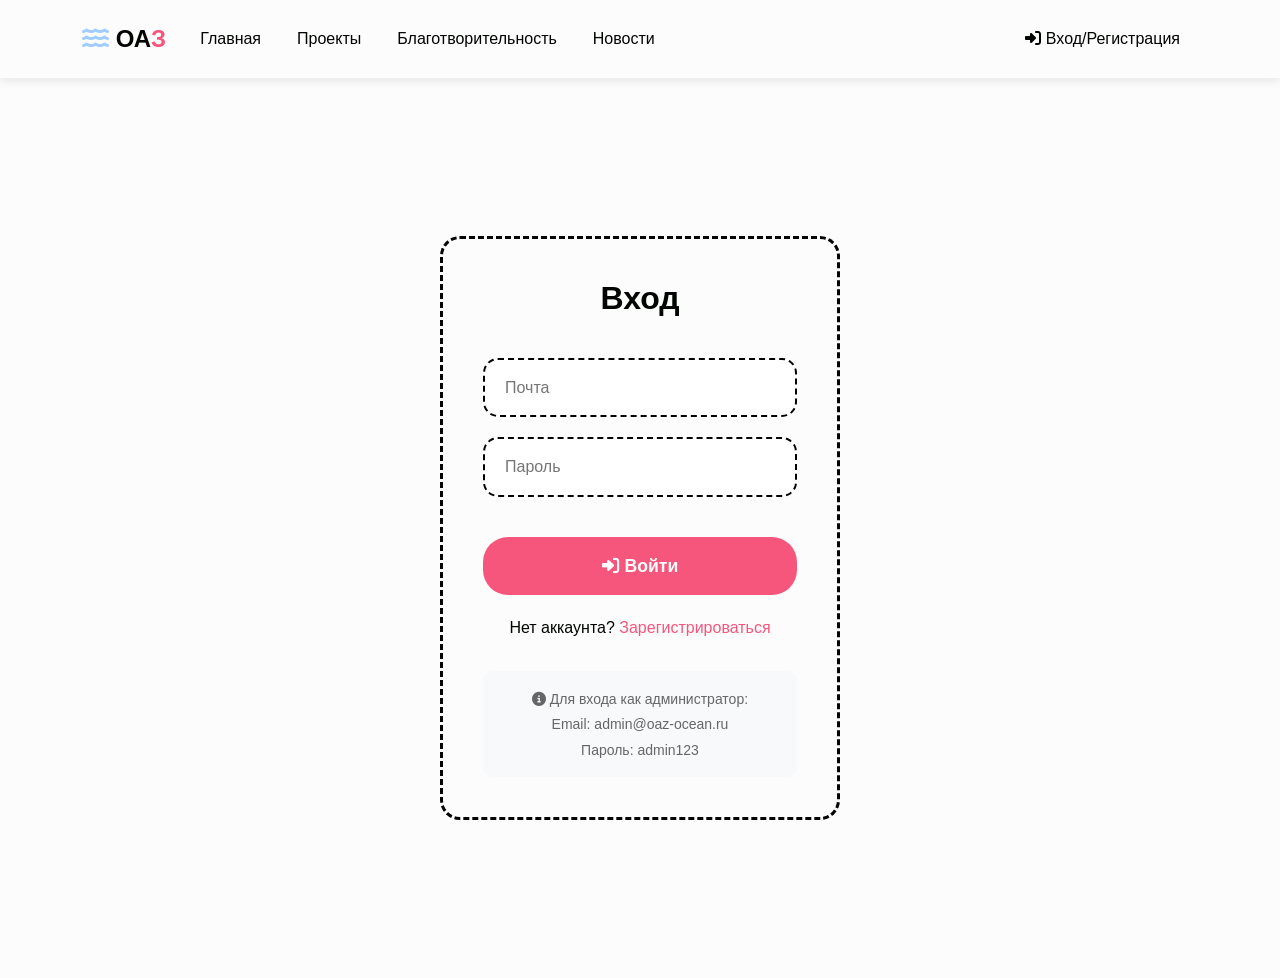
==== static/admin-projects.html @ 43e2afe0 "Add files via upload" ====
<!DOCTYPE html>
<html lang="ru">
<head>
    <meta charset="UTF-8">
    <meta name="viewport" content="width=device-width, initial-scale=1.0">
    <title>Управление проектами - ОАЗ</title>
    <!-- Bootstrap CSS -->
    <link href="https://cdn.jsdelivr.net/npm/bootstrap@5.3.2/dist/css/bootstrap.min.css" rel="stylesheet">
    <!-- Font Awesome -->
    <link rel="stylesheet" href="https://cdnjs.cloudflare.com/ajax/libs/font-awesome/6.4.2/css/all.min.css">
    <!-- Custom CSS -->
    <link rel="stylesheet" href="./css/style.css">
    <style>
        .admin-projects-section {
            padding: 40px 0;
            background-color: var(--white);
            min-height: 100vh;
        }
        
        .add-project-card {
            background-color: var(--white);
            border: 3px dashed var(--black);
            border-radius: 20px;
            padding: 40px;
            text-align: center;
            cursor: pointer;
            transition: all 0.3s;
            margin-bottom: 30px;
            min-height: 300px;
            display: flex;
            flex-direction: column;
            justify-content: center;
            align-items: center;
        }
        
        .add-project-card:hover {
            border-color: var(--accent-pink);
            background-color: #fff5f7;
        }
        
        .add-project-card i {
            font-size: 4rem;
            color: var(--black);
            margin-bottom: 15px;
        }
        
        .add-project-card:hover i {
            color: var(--accent-pink);
        }
        
        .admin-project-card {
            background-color: var(--white);
            border: 3px dashed var(--black);
            border-radius: 20px;
            padding: 25px;
            margin-bottom: 30px;
            transition: all 0.3s;
        }
        
        .admin-project-card:hover {
            border-color: var(--accent-pink);
        }
        
        .admin-project-title {
            font-size: 1.4rem;
            font-weight: bold;
            text-align: center;
            margin-bottom: 20px;
            color: var(--black);
        }
        
        .admin-project-info {
            margin-bottom: 15px;
        }
        
        .admin-project-info-row {
            display: flex;
            justify-content: space-between;
            align-items: center;
            padding: 8px 0;
            border-bottom: 1px dashed #ddd;
        }
        
        .admin-project-info-row:last-child {
            border-bottom: none;
        }
        
        .admin-project-dates {
            text-align: center;
            margin: 15px 0;
            padding: 10px 0;
            border-top: 2px dashed #ddd;
            border-bottom: 2px dashed #ddd;
            font-size: 0.9rem;
            color: #666;
        }
        
        .btn-edit-project {
            background-color: var(--black);
            color: var(--white);
            border: none;
            padding: 12px 30px;
            border-radius: 25px;
            font-weight: 600;
            cursor: pointer;
            width: 100%;
            transition: all 0.3s;
        }
        
        .btn-edit-project:hover {
            background-color: var(--accent-pink);
        }
        
        .modal-content {
            border-radius: 20px;
        }
        
        .modal-header {
            border-bottom: 2px dashed #eee;
        }
        
        .modal-footer {
            border-top: 2px dashed #eee;
        }
        
        .form-control, .form-select {
            border: 2px dashed #ccc;
            border-radius: 10px;
            padding: 12px 15px;
        }
        
        .form-control:focus, .form-select:focus {
            border-color: var(--accent-pink);
            box-shadow: 0 0 0 0.2rem rgba(247, 86, 124, 0.25);
        }
        
        .btn-save-project {
            background-color: var(--accent-pink);
            color: var(--white);
            border: none;
            padding: 12px 30px;
            border-radius: 25px;
            font-weight: 600;
        }
        
        .btn-save-project:hover {
            background-color: #e0456a;
            color: var(--white);
        }
        
        .btn-delete-project {
            background-color: #dc3545;
            color: var(--white);
            border: none;
            padding: 12px 30px;
            border-radius: 25px;
            font-weight: 600;
        }
        
        .btn-delete-project:hover {
            background-color: #c82333;
            color: var(--white);
        }
        
        /* Стили для загрузки изображений */
        .image-upload-section {
            margin-top: 15px;
        }
        
        .image-upload-label {
            display: block;
            padding: 15px;
            border: 2px dashed #ccc;
            border-radius: 10px;
            text-align: center;
            cursor: pointer;
            transition: all 0.3s;
        }
        
        .image-upload-label:hover {
            border-color: var(--accent-pink);
            background-color: #fff5f7;
        }
        
        .image-upload-input {
            display: none;
        }
        
        .image-preview {
            margin-top: 10px;
            text-align: center;
        }
        
        .image-preview img {
            max-width: 100%;
            max-height: 150px;
            border-radius: 8px;
            box-shadow: 0 2px 10px rgba(0,0,0,0.1);
        }
    </style>
</head>
<body>
    <!-- НАВИГАЦИЯ -->
    <nav class="navbar navbar-expand-lg">
        <div class="container">
            <a class="navbar-brand" href="index.html">
                <i class="fas fa-water" style="color: #A0CDFF;"></i> ОА<span>З</span>
            </a>
            <button class="navbar-toggler" type="button" data-bs-toggle="collapse" data-bs-target="#navbarNav">
                <span class="navbar-toggler-icon"></span>
            </button>
            <div class="collapse navbar-collapse" id="navbarNav">
                <ul class="navbar-nav me-auto">
                    <li class="nav-item">
                        <a class="nav-link" href="index.html">Главная</a>
                    </li>
                    <li class="nav-item">
                        <a class="nav-link active" href="admin-projects.html">Проекты</a>
                    </li>
                    <li class="nav-item">
                        <a class="nav-link" href="donate.html">Благотворительность</a>
                    </li>
                    <li class="nav-item">
                        <a class="nav-link" href="manage-news.html">Новости</a>
                    </li>
                </ul>
                <ul class="navbar-nav" id="authNav">
                    <li class="nav-item">
                        <a class="nav-link" href="admin.html">
                            <i class="fas fa-user-shield"></i> Админ
                        </a>
                    </li>
                </ul>
            </div>
        </div>
    </nav>

    <!-- УПРАВЛЕНИЕ ПРОЕКТАМИ -->
    <section class="admin-projects-section">
        <div class="container">
            <h2 class="section-title">Проекты</h2>
            
            <!-- Сетка проектов -->
            <div class="row" id="adminProjectsGrid">
                <!-- Кнопка добавления -->
                <div class="col-md-6 col-lg-4">
                    <div class="add-project-card" onclick="openProjectModal()">
                        <i class="fas fa-plus"></i>
                        <p>Добавить новый проект</p>
                    </div>
                </div>
                <!-- Проекты загружаются через JavaScript -->
            </div>
        </div>
    </section>

    <!-- Модальное окно добавления/редактирования проекта -->
    <div class="modal fade" id="projectModal" tabindex="-1">
        <div class="modal-dialog modal-lg">
            <div class="modal-content">
                <div class="modal-header">
                    <h5 class="modal-title" id="modalTitle">Добавить проект</h5>
                    <button type="button" class="btn-close" data-bs-dismiss="modal"></button>
                </div>
                <div class="modal-body">
                    <form id="projectForm">
                        <input type="hidden" id="projectId">
                        <!-- Скрытое поле для URL изображения -->
                        <input type="hidden" id="projectImageUrl">
                        
                        <div class="row">
                            <div class="col-md-12 mb-3">
                                <label class="form-label">Название проекта</label>
                                <input type="text" class="form-control" id="projectName" required>
                            </div>
                        </div>
                        
                        <div class="row">
                            <div class="col-md-12 mb-3">
                                <label class="form-label">Краткое описание</label>
                                <textarea class="form-control" id="projectDescription" rows="2" required></textarea>
                            </div>
                        </div>
                        
                        <div class="row">
                            <div class="col-md-12 mb-3">
                                <label class="form-label">Полное описание</label>
                                <textarea class="form-control" id="projectFullDescription" rows="4"></textarea>
                            </div>
                        </div>
                        
                        <div class="row">
                            <div class="col-md-6 mb-3">
                                <label class="form-label">Дата начала</label>
                                <input type="date" class="form-control" id="projectStartDate" required>
                            </div>
                            <div class="col-md-6 mb-3">
                                <label class="form-label">Дата окончания</label>
                                <input type="date" class="form-control" id="projectEndDate" required>
                            </div>
                        </div>
                        
                        <div class="row">
                            <div class="col-md-4 mb-3">
                                <label class="form-label">Целевая сумма (руб)</label>
                                <input type="number" class="form-control" id="projectTargetAmount" required min="0">
                            </div>
                            <div class="col-md-4 mb-3">
                                <label class="form-label">Стоимость взноса (руб)</label>
                                <input type="number" class="form-control" id="projectDonationAmount" required min="0" value="2500">
                            </div>
                            <div class="col-md-4 mb-3">
                                <label class="form-label">Часы проекта</label>
                                <input type="number" class="form-control" id="projectHours" required min="0">
                            </div>
                        </div>
                        
                        <div class="row">
                            <div class="col-md-6 mb-3">
                                <label class="form-label">Статус</label>
                                <select class="form-select" id="projectStatus">
                                    <option value="planned">Запланирован</option>
                                    <option value="active">Текущий</option>
                                    <option value="completed">Завершен</option>
                                </select>
                            </div>
                        </div>
                        
                        <!-- Загрузка изображения -->
                        <div class="row">
                            <div class="col-md-12 mb-3">
                                <label class="form-label">Изображение проекта</label>
                                <div class="image-upload-section">
                                    <label class="image-upload-label" for="projectImageUpload">
                                        <i class="fas fa-cloud-upload-alt" style="font-size: 2rem; color: var(--accent-pink);"></i>
                                        <p style="margin: 10px 0 0 0;">Нажмите для загрузки изображения</p>
                                        <small style="color: #666;">Поддерживаются: JPG, PNG, GIF</small>
                                    </label>
                                    <input type="file" 
                                           class="image-upload-input" 
                                           id="projectImageUpload" 
                                           accept="image/*"
                                           onchange="handleImageUpload(event)">
                                    <div class="image-preview" id="imagePreview"></div>
                                </div>
                            </div>
                        </div>
                    </form>
                </div>
                <div class="modal-footer">
                    <button type="button" class="btn btn-secondary" data-bs-dismiss="modal">Отмена</button>
                    <button type="button" class="btn btn-delete-project" id="deleteBtn" onclick="deleteProject()" style="display: none;">Удалить</button>
                    <button type="button" class="btn btn-save-project" onclick="saveProject()">Сохранить</button>
                </div>
            </div>
        </div>
    </div>

    <!-- Bootstrap JS -->
    <script src="https://cdn.jsdelivr.net/npm/bootstrap@5.3.2/dist/js/bootstrap.bundle.min.js"></script>
    <!-- API Client -->
    <script src="/static/js/api-client.js"></script>
    <!-- Custom JS -->
    <script src="/static/js/main.js"></script>
    <script src="/static/js/admin-projects.js"></script>
    <script>
        // Проверка авторизации администратора
        document.addEventListener('DOMContentLoaded', async function() {
            // Ждем инициализации API
            await new Promise(resolve => setTimeout(resolve, 100));
            
            if (!AppState.currentUser || AppState.currentUser.role !== 'admin') {
                window.location.href = 'login.html';
                return;
            }
            await loadAdminProjects();
        });
    </script>
</body>
</html>
---- static/css/style.css ----
/* ============================================
   Океанский Альянс Защиты (ОАЗ)
   Основной файл стилей
   ============================================ */

/* Цветовая палитра */
:root {
    --primary-blue: #A0CDFF;
    --accent-pink: #F7567C;
    --white: #FCFCFC;
    --black: #010400;
    --light-blue: #E8F4FF;
    --dark-blue: #5B9BD5;
}

* {
    margin: 0;
    padding: 0;
    box-sizing: border-box;
}

body {
    font-family: 'Segoe UI', Tahoma, Geneva, Verdana, sans-serif;
    background-color: var(--white);
    color: var(--black);
    line-height: 1.6;
    overflow-x: hidden;
}

/* ============================================
   НАВИГАЦИЯ
   ============================================ */
.navbar {
    background-color: var(--white);
    padding: 15px 0;
    box-shadow: 0 2px 10px rgba(0,0,0,0.1);
    position: sticky;
    top: 0;
    z-index: 1000;
}

.navbar-brand {
    font-size: 1.5rem;
    font-weight: bold;
    color: var(--black) !important;
}

.navbar-brand span {
    color: var(--accent-pink);
}

.nav-link {
    color: var(--black) !important;
    font-weight: 500;
    margin: 0 10px;
    transition: color 0.3s;
}

.nav-link:hover {
    color: var(--accent-pink) !important;
}

.nav-link.active {
    color: var(--accent-pink) !important;
}

/* ============================================
   ГЛАВНАЯ СТРАНИЦА - HERO SECTION
   ============================================ */
.hero-section {
    background: linear-gradient(135deg, var(--primary-blue) 0%, var(--dark-blue) 100%);
    padding: 80px 0;
    text-align: center;
    color: var(--white);
    position: relative;
    overflow: hidden;
}

.hero-section::before {
    content: '';
    position: absolute;
    top: 0;
    left: 0;
    right: 0;
    bottom: 0;
    background: url('data:image/svg+xml,<svg xmlns="http://www.w3.org/2000/svg" viewBox="0 0 1440 320"><path fill="%23ffffff" fill-opacity="0.1" d="M0,96L48,112C96,128,192,160,288,160C384,160,480,128,576,122.7C672,117,768,139,864,154.7C960,171,1056,181,1152,165.3C1248,149,1344,107,1392,85.3L1440,64L1440,320L1392,320C1344,320,1248,320,1152,320C1056,320,960,320,864,320C768,320,672,320,576,320C480,320,384,320,288,320C192,320,96,320,48,320L0,320Z"></path></svg>') no-repeat bottom;
    background-size: cover;
}

.hero-title {
    font-size: 3.5rem;
    font-weight: bold;
    margin-bottom: 20px;
    text-shadow: 2px 2px 4px rgba(0,0,0,0.2);
    position: relative;
    z-index: 1;
}

.hero-subtitle {
    font-size: 1.3rem;
    margin-bottom: 30px;
    max-width: 600px;
    margin-left: auto;
    margin-right: auto;
    position: relative;
    z-index: 1;
}

/* ============================================
   СЛАЙДЕР
   ============================================ */
.slider-section {
    padding: 60px 0;
    background-color: var(--white);
}

.slider-container {
    position: relative;
    max-width: 800px;
    margin: 0 auto;
}

.news-slider {
    display: flex;
    overflow: hidden;
    border-radius: 20px;
    box-shadow: 0 10px 40px rgba(0,0,0,0.15);
}

.slide {
    min-width: 100%;
    transition: transform 0.5s ease;
    position: relative;
}

.slide img {
    width: 100%;
    height: 400px;
    object-fit: cover;
}

.slide-content {
    position: absolute;
    bottom: 0;
    left: 0;
    right: 0;
    background: linear-gradient(transparent, rgba(0,0,0,0.8));
    padding: 40px 30px 30px;
    color: var(--white);
}

.slide-title {
    font-size: 1.8rem;
    font-weight: bold;
    margin-bottom: 10px;
}

.slide-btn {
    background-color: var(--accent-pink);
    color: var(--white);
    border: none;
    padding: 12px 30px;
    border-radius: 25px;
    font-weight: 600;
    cursor: pointer;
    transition: all 0.3s;
    text-decoration: none;
    display: inline-block;
}

.slide-btn:hover {
    background-color: #e0456a;
    transform: translateY(-2px);
    color: var(--white);
}

.slider-controls {
    display: flex;
    justify-content: center;
    align-items: center;
    margin-top: 20px;
    gap: 20px;
}

.slider-arrow {
    background-color: var(--primary-blue);
    color: var(--white);
    border: none;
    width: 50px;
    height: 50px;
    border-radius: 50%;
    font-size: 1.5rem;
    cursor: pointer;
    transition: all 0.3s;
    display: flex;
    align-items: center;
    justify-content: center;
}

.slider-arrow:hover {
    background-color: var(--accent-pink);
}

.slider-dots {
    display: flex;
    gap: 10px;
}

.dot {
    width: 12px;
    height: 12px;
    border-radius: 50%;
    background-color: var(--primary-blue);
    cursor: pointer;
    transition: all 0.3s;
}

.dot.active {
    background-color: var(--accent-pink);
    width: 30px;
    border-radius: 6px;
}

/* ============================================
   СЕКЦИИ
   ============================================ */
.section {
    padding: 60px 0;
}

.section-title {
    font-size: 2.5rem;
    font-weight: bold;
    text-align: center;
    margin-bottom: 40px;
    color: var(--black);
}

.section-subtitle {
    text-align: center;
    color: #666;
    margin-bottom: 40px;
    font-size: 1.1rem;
}

/* О нас */
.about-section {
    background-color: var(--white);
}

.about-text {
    font-size: 1.1rem;
    line-height: 1.8;
    text-align: center;
    max-width: 800px;
    margin: 0 auto;
}

/* Миссия */
.mission-section {
    background-color: var(--light-blue);
}

.mission-text {
    font-size: 1.3rem;
    font-style: italic;
    text-align: center;
    max-width: 700px;
    margin: 0 auto;
    color: var(--accent-pink);
    font-weight: 500;
}

/* Помощь */
.help-section {
    background-color: var(--white);
    text-align: center;
}

.help-buttons {
    display: flex;
    justify-content: center;
    gap: 30px;
    flex-wrap: wrap;
    margin-top: 40px;
}

.help-btn {
    padding: 20px 50px;
    border-radius: 15px;
    font-size: 1.3rem;
    font-weight: bold;
    text-decoration: none;
    transition: all 0.3s;
    display: inline-block;
    border: 3px dashed;
}

.help-btn-charity {
    background-color: var(--white);
    color: var(--accent-pink);
    border-color: var(--accent-pink);
}

.help-btn-charity:hover {
    background-color: var(--accent-pink);
    color: var(--white);
}

.help-btn-volunteer {
    background-color: var(--white);
    color: var(--primary-blue);
    border-color: var(--primary-blue);
}

.help-btn-volunteer:hover {
    background-color: var(--primary-blue);
    color: var(--white);
}

.help-stats {
    margin-top: 40px;
    display: flex;
    justify-content: center;
    gap: 60px;
    flex-wrap: wrap;
}

.stat-item {
    text-align: center;
}

.stat-value {
    font-size: 2.5rem;
    font-weight: bold;
    color: var(--accent-pink);
}

.stat-label {
    color: #666;
    font-size: 1rem;
}

/* ============================================
   ПОДВАЛ
   ============================================ */
.footer {
    background-color: var(--black);
    color: var(--white);
    padding: 60px 0 30px;
}

.footer-title {
    font-size: 2rem;
    font-weight: bold;
    text-align: center;
    margin-bottom: 40px;
}

.footer-content {
    display: flex;
    justify-content: space-around;
    flex-wrap: wrap;
    gap: 40px;
    max-width: 1000px;
    margin: 0 auto;
}

.footer-section h4 {
    color: var(--accent-pink);
    margin-bottom: 15px;
    font-size: 1.2rem;
}

.footer-section p,
.footer-section a {
    color: #ccc;
    text-decoration: none;
    line-height: 1.8;
}

.footer-section a:hover {
    color: var(--accent-pink);
}

.footer-bottom {
    text-align: center;
    margin-top: 40px;
    padding-top: 20px;
    border-top: 1px solid #333;
    color: #666;
}

/* ============================================
   КАТАЛОГ НОВОСТЕЙ
   ============================================ */
.catalog-section {
    padding: 40px 0;
    background-color: var(--white);
    min-height: 100vh;
}

.swipe-hint {
    text-align: center;
    color: var(--accent-pink);
    font-size: 1rem;
    margin-bottom: 20px;
    display: flex;
    align-items: center;
    justify-content: center;
    gap: 10px;
}

.category-tabs {
    display: flex;
    justify-content: center;
    gap: 10px;
    margin-bottom: 40px;
    flex-wrap: wrap;
}

.category-tab {
    padding: 12px 30px;
    border: 2px solid var(--primary-blue);
    background-color: var(--white);
    color: var(--black);
    border-radius: 25px;
    cursor: pointer;
    transition: all 0.3s;
    font-weight: 500;
}

.category-tab.active {
    background-color: var(--accent-pink);
    border-color: var(--accent-pink);
    color: var(--white);
}

.category-tab:hover {
    background-color: var(--primary-blue);
    color: var(--white);
}

.news-grid {
    display: grid;
    grid-template-columns: repeat(auto-fill, minmax(300px, 1fr));
    gap: 30px;
    padding: 0 20px;
}

.news-card {
    background-color: var(--primary-blue);
    border-radius: 20px;
    overflow: hidden;
    box-shadow: 0 5px 20px rgba(0,0,0,0.1);
    transition: transform 0.3s;
}

.news-card:hover {
    transform: translateY(-5px);
}

.news-card-image {
    width: 100%;
    height: 200px;
    object-fit: cover;
    background-color: #ddd;
}

.news-card-content {
    padding: 20px;
}

.news-card-title {
    font-size: 1.2rem;
    font-weight: bold;
    margin-bottom: 10px;
    color: var(--white);
}

.news-card-desc {
    color: rgba(255,255,255,0.9);
    font-size: 0.95rem;
    margin-bottom: 15px;
}

.news-card-btn {
    background-color: var(--accent-pink);
    color: var(--white);
    border: none;
    padding: 10px 25px;
    border-radius: 20px;
    cursor: pointer;
    transition: all 0.3s;
    text-decoration: none;
    display: inline-block;
    font-size: 0.9rem;
}

.news-card-btn:hover {
    background-color: #e0456a;
    color: var(--white);
}

/* ============================================
   СТРАНИЦА КАРТОЧКИ
   ============================================ */
.card-detail-section {
    padding: 40px 0;
    background-color: var(--primary-blue);
    min-height: 100vh;
}

.card-detail-container {
    max-width: 800px;
    margin: 0 auto;
    padding: 0 20px;
}

.card-detail-image {
    width: 100%;
    height: 400px;
    object-fit: cover;
    border-radius: 20px;
    margin-bottom: 30px;
    background-color: #ddd;
}

.card-detail-title {
    font-size: 2rem;
    font-weight: bold;
    color: var(--white);
    margin-bottom: 20px;
}

.card-detail-content {
    color: var(--white);
    font-size: 1.1rem;
    line-height: 1.8;
    margin-bottom: 30px;
}

.card-detail-actions {
    display: flex;
    gap: 15px;
    margin-bottom: 40px;
    flex-wrap: wrap;
}

.btn-back {
    background-color: var(--accent-pink);
    color: var(--white);
    border: none;
    padding: 12px 30px;
    border-radius: 25px;
    cursor: pointer;
    transition: all 0.3s;
    text-decoration: none;
    display: inline-block;
}

.btn-back:hover {
    background-color: #e0456a;
    color: var(--white);
}

.btn-charity {
    background-color: var(--white);
    color: var(--accent-pink);
    border: 2px dashed var(--accent-pink);
    padding: 12px 30px;
    border-radius: 25px;
    cursor: pointer;
    transition: all 0.3s;
    text-decoration: none;
    display: inline-block;
}

.btn-charity:hover {
    background-color: var(--accent-pink);
    color: var(--white);
}

/* Комментарии */
.comments-section {
    background-color: var(--white);
    padding: 30px;
    border-radius: 20px;
    margin-top: 30px;
}

.comments-title {
    font-size: 1.5rem;
    font-weight: bold;
    margin-bottom: 20px;
    color: var(--black);
}

.comment-form {
    margin-bottom: 30px;
}

.comment-form textarea {
    width: 100%;
    padding: 15px;
    border: 2px solid var(--primary-blue);
    border-radius: 15px;
    resize: vertical;
    min-height: 100px;
    font-family: inherit;
}

.comment-form button {
    background-color: var(--accent-pink);
    color: var(--white);
    border: none;
    padding: 12px 30px;
    border-radius: 25px;
    cursor: pointer;
    margin-top: 10px;
    transition: all 0.3s;
}

.comment-form button:hover {
    background-color: #e0456a;
}

.comment-item {
    background-color: var(--light-blue);
    padding: 20px;
    border-radius: 15px;
    margin-bottom: 15px;
}

.comment-author {
    font-weight: bold;
    color: var(--accent-pink);
    margin-bottom: 5px;
}

.comment-date {
    font-size: 0.85rem;
    color: #666;
    margin-bottom: 10px;
}

.comment-text {
    color: var(--black);
}

.login-prompt {
    text-align: center;
    padding: 30px;
    background-color: var(--light-blue);
    border-radius: 15px;
}

.login-prompt a {
    color: var(--accent-pink);
    text-decoration: none;
    font-weight: bold;
}

/* ============================================
   СТРАНИЦА ДОНАТОВ
   ============================================ */
.donate-section {
    padding: 60px 0;
    background-color: var(--white);
    min-height: 100vh;
}

.donate-title {
    font-size: 2rem;
    font-weight: bold;
    text-align: center;
    margin-bottom: 40px;
    color: var(--accent-pink);
}

.projects-container {
    max-width: 600px;
    margin: 0 auto;
    padding: 30px;
    border: 3px dashed var(--accent-pink);
    border-radius: 20px;
}

.projects-title {
    text-align: center;
    color: var(--accent-pink);
    margin-bottom: 20px;
    font-size: 1.2rem;
}

.projects-grid {
    display: grid;
    grid-template-columns: repeat(2, 1fr);
    gap: 15px;
    margin-bottom: 20px;
}

.project-item {
    position: relative;
    border-radius: 15px;
    overflow: hidden;
    cursor: pointer;
    transition: all 0.3s;
    border: 3px solid transparent;
}

.project-item.selected {
    border-color: var(--accent-pink);
}

.project-item img {
    width: 100%;
    height: 150px;
    object-fit: cover;
}

.project-item-overlay {
    position: absolute;
    bottom: 0;
    left: 0;
    right: 0;
    background: linear-gradient(transparent, rgba(0,0,0,0.8));
    padding: 15px 10px 10px;
    color: var(--white);
    font-size: 0.85rem;
}

.project-checkbox {
    position: absolute;
    top: 10px;
    right: 10px;
    width: 24px;
    height: 24px;
    background-color: var(--white);
    border-radius: 50%;
    display: flex;
    align-items: center;
    justify-content: center;
    color: var(--accent-pink);
    font-weight: bold;
    opacity: 0;
    transition: all 0.3s;
}

.project-item.selected .project-checkbox {
    opacity: 1;
}

.show-more {
    text-align: center;
    color: var(--accent-pink);
    cursor: pointer;
    margin-bottom: 20px;
}

.auto-select {
    display: flex;
    align-items: center;
    justify-content: center;
    gap: 10px;
    color: var(--accent-pink);
    cursor: pointer;
}

.donate-summary {
    text-align: center;
    margin: 40px 0;
}

.donate-summary p {
    font-size: 1.2rem;
    color: var(--accent-pink);
}

.donate-summary .amount {
    font-size: 2rem;
    font-weight: bold;
}

.btn-pay {
    background-color: var(--black);
    color: var(--white);
    border: none;
    padding: 18px 60px;
    border-radius: 30px;
    font-size: 1.2rem;
    font-weight: bold;
    cursor: pointer;
    display: block;
    margin: 0 auto;
    transition: all 0.3s;
}

.btn-pay:hover {
    background-color: var(--accent-pink);
}

/* ============================================
   РЕГИСТРАЦИЯ И ВХОД
   ============================================ */
.auth-section {
    padding: 60px 0;
    background-color: var(--white);
    min-height: 100vh;
    display: flex;
    align-items: center;
}

.auth-container {
    max-width: 400px;
    margin: 0 auto;
    padding: 40px;
    border: 3px dashed var(--black);
    border-radius: 20px;
    width: 90%;
}

.auth-title {
    font-size: 2rem;
    font-weight: bold;
    text-align: center;
    margin-bottom: 40px;
    color: var(--black);
}

.auth-form .form-group {
    margin-bottom: 20px;
}

.auth-form input,
.auth-form select {
    width: 100%;
    padding: 15px 20px;
    border: 2px dashed var(--black);
    border-radius: 15px;
    font-size: 1rem;
    transition: all 0.3s;
}

.auth-form input:focus,
.auth-form select:focus {
    outline: none;
    border-color: var(--accent-pink);
}

.role-selector {
    margin: 20px 0;
}

.role-option {
    display: flex;
    align-items: center;
    gap: 10px;
    margin-bottom: 10px;
    cursor: pointer;
}

.role-option input[type="checkbox"] {
    width: 20px;
    height: 20px;
    accent-color: var(--accent-pink);
}

.btn-auth {
    background-color: var(--accent-pink);
    color: var(--white);
    border: none;
    padding: 15px 40px;
    border-radius: 25px;
    font-size: 1.1rem;
    font-weight: bold;
    cursor: pointer;
    width: 100%;
    transition: all 0.3s;
    margin-top: 20px;
}

.btn-auth:hover {
    background-color: #e0456a;
}

.auth-switch {
    text-align: center;
    margin-top: 20px;
}

.auth-switch a {
    color: var(--accent-pink);
    text-decoration: none;
    font-weight: 500;
}

/* ============================================
   ЛИЧНЫЙ КАБИНЕТ
   ============================================ */
.profile-section {
    padding: 40px 0;
    background-color: var(--white);
    min-height: 100vh;
}

.profile-header {
    text-align: center;
    margin-bottom: 30px;
}

.profile-avatar {
    width: 80px;
    height: 80px;
    background-color: var(--primary-blue);
    border-radius: 50%;
    display: flex;
    align-items: center;
    justify-content: center;
    margin: 0 auto 15px;
    font-size: 2rem;
    color: var(--white);
}

.profile-name {
    font-size: 1.5rem;
    font-weight: bold;
}

.book-tabs {
    display: flex;
    justify-content: center;
    margin-bottom: 30px;
}

.book-tab {
    padding: 15px 40px;
    cursor: pointer;
    transition: all 0.3s;
    font-weight: 500;
}

.book-tab:first-child {
    background-color: var(--primary-blue);
    color: var(--white);
    border-radius: 20px 0 0 0;
}

.book-tab:last-child {
    background-color: var(--accent-pink);
    color: var(--white);
    border-radius: 0 20px 0 0;
}

.book-tab.active:first-child {
    background-color: var(--primary-blue);
}

.book-tab.active:last-child {
    background-color: var(--accent-pink);
}

.book-tab:not(.active) {
    opacity: 0.7;
}

.book-content {
    background-color: var(--primary-blue);
    padding: 40px;
    border-radius: 0 0 20px 20px;
    min-height: 400px;
}

.book-content.donor {
    background-color: var(--accent-pink);
}

.book-title {
    color: var(--white);
    text-align: center;
    margin-bottom: 30px;
    font-size: 1.3rem;
}

.projects-list {
    display: grid;
    grid-template-columns: repeat(auto-fill, minmax(200px, 1fr));
    gap: 20px;
    margin-bottom: 20px;
}

.project-card {
    background-color: rgba(255,255,255,0.9);
    border-radius: 15px;
    padding: 15px;
    text-align: center;
}

.project-card img {
    width: 100%;
    height: 120px;
    object-fit: cover;
    border-radius: 10px;
    margin-bottom: 10px;
}

.show-more-projects {
    text-align: center;
    color: var(--white);
    cursor: pointer;
    margin-bottom: 20px;
}

.book-stats {
    display: flex;
    justify-content: center;
    gap: 40px;
    color: var(--white);
    flex-wrap: wrap;
}

.stat {
    text-align: center;
}

.stat-number {
    font-size: 1.5rem;
    font-weight: bold;
}

/* ============================================
   АДМИНИСТРАТОР
   ============================================ */
.admin-section {
    padding: 60px 0;
    background-color: var(--accent-pink);
    min-height: 100vh;
}

.admin-header {
    text-align: center;
    margin-bottom: 40px;
}

.admin-avatar {
    width: 80px;
    height: 80px;
    background-color: var(--white);
    border-radius: 50%;
    display: flex;
    align-items: center;
    justify-content: center;
    margin: 0 auto 15px;
    font-size: 2rem;
    color: var(--accent-pink);
}

.admin-title {
    font-size: 2rem;
    font-weight: bold;
    color: var(--white);
    text-align: center;
    margin-bottom: 40px;
}

.admin-buttons {
    display: flex;
    flex-direction: column;
    gap: 20px;
    max-width: 400px;
    margin: 0 auto;
}

.admin-btn {
    background-color: var(--white);
    color: var(--accent-pink);
    border: 3px dashed var(--white);
    padding: 20px 40px;
    border-radius: 15px;
    font-size: 1.2rem;
    font-weight: bold;
    cursor: pointer;
    transition: all 0.3s;
    text-decoration: none;
    display: block;
    text-align: center;
}

.admin-btn:hover {
    background-color: var(--accent-pink);
    color: var(--white);
}

/* ============================================
   УПРАВЛЕНИЕ КОНТЕНТОМ (АДМИН)
   ============================================ */
.manage-section {
    padding: 40px 0;
    background-color: var(--white);
    min-height: 100vh;
}

.manage-header {
    display: flex;
    justify-content: space-between;
    align-items: center;
    margin-bottom: 30px;
    flex-wrap: wrap;
    gap: 15px;
}

.manage-title {
    font-size: 1.8rem;
    font-weight: bold;
}

.btn-add {
    background-color: var(--accent-pink);
    color: var(--white);
    border: none;
    padding: 12px 30px;
    border-radius: 25px;
    cursor: pointer;
    font-size: 1rem;
    transition: all 0.3s;
}

.btn-add:hover {
    background-color: #e0456a;
}

.manage-card {
    background-color: var(--primary-blue);
    border-radius: 20px;
    padding: 20px;
    margin-bottom: 20px;
    display: flex;
    justify-content: space-between;
    align-items: center;
    flex-wrap: wrap;
    gap: 15px;
}

.manage-card-info h4 {
    color: var(--white);
    margin-bottom: 5px;
}

.manage-card-info p {
    color: rgba(255,255,255,0.8);
    font-size: 0.9rem;
}

.manage-card-actions {
    display: flex;
    gap: 10px;
}

.btn-edit, .btn-delete {
    padding: 8px 20px;
    border: none;
    border-radius: 20px;
    cursor: pointer;
    transition: all 0.3s;
    font-size: 0.9rem;
}

.btn-edit {
    background-color: var(--white);
    color: var(--accent-pink);
}

.btn-edit:hover {
    background-color: var(--accent-pink);
    color: var(--white);
}

.btn-delete {
    background-color: var(--accent-pink);
    color: var(--white);
}

.btn-delete:hover {
    background-color: #e0456a;
}

/* Модальное окно */
.modal-overlay {
    position: fixed;
    top: 0;
    left: 0;
    right: 0;
    bottom: 0;
    background-color: rgba(0,0,0,0.5);
    display: none;
    align-items: center;
    justify-content: center;
    z-index: 2000;
}

.modal-overlay.active {
    display: flex;
}

.modal {
    background-color: var(--white);
    padding: 40px;
    border-radius: 20px;
    max-width: 500px;
    width: 90%;
    max-height: 90vh;
    overflow-y: auto;
}

.modal-title {
    font-size: 1.5rem;
    font-weight: bold;
    margin-bottom: 20px;
}

.modal-form .form-group {
    margin-bottom: 15px;
}

.modal-form label {
    display: block;
    margin-bottom: 5px;
    font-weight: 500;
}

.modal-form input,
.modal-form textarea,
.modal-form select {
    width: 100%;
    padding: 12px 15px;
    border: 2px solid var(--primary-blue);
    border-radius: 10px;
    font-family: inherit;
}

.modal-form textarea {
    resize: vertical;
    min-height: 100px;
}

.modal-actions {
    display: flex;
    gap: 10px;
    margin-top: 20px;
}

.modal-actions button {
    flex: 1;
    padding: 12px;
    border: none;
    border-radius: 10px;
    cursor: pointer;
    font-weight: 500;
}

.btn-save {
    background-color: var(--accent-pink);
    color: var(--white);
}

.btn-cancel {
    background-color: #ddd;
    color: var(--black);
}

/* ============================================
   АДАПТИВНОСТЬ
   ============================================ */
@media (max-width: 768px) {
    .hero-title {
        font-size: 2rem;
    }
    
    .hero-subtitle {
        font-size: 1rem;
    }
    
    .section-title {
        font-size: 1.8rem;
    }
    
    .help-buttons {
        flex-direction: column;
        align-items: center;
    }
    
    .help-btn {
        width: 100%;
        max-width: 300px;
        text-align: center;
    }
    
    .news-grid {
        grid-template-columns: 1fr;
    }
    
    .projects-grid {
        grid-template-columns: 1fr;
    }
    
    .card-detail-image {
        height: 250px;
    }
    
    .book-tabs {
        flex-direction: column;
    }
    
    .book-tab:first-child,
    .book-tab:last-child {
        border-radius: 20px 20px 0 0;
    }
    
    .footer-content {
        flex-direction: column;
        text-align: center;
    }
}

/* ============================================
   УТИЛИТЫ
   ============================================ */
.hidden {
    display: none !important;
}

.text-center {
    text-align: center;
}

.mt-20 {
    margin-top: 20px;
}

.mb-20 {
    margin-bottom: 20px;
}
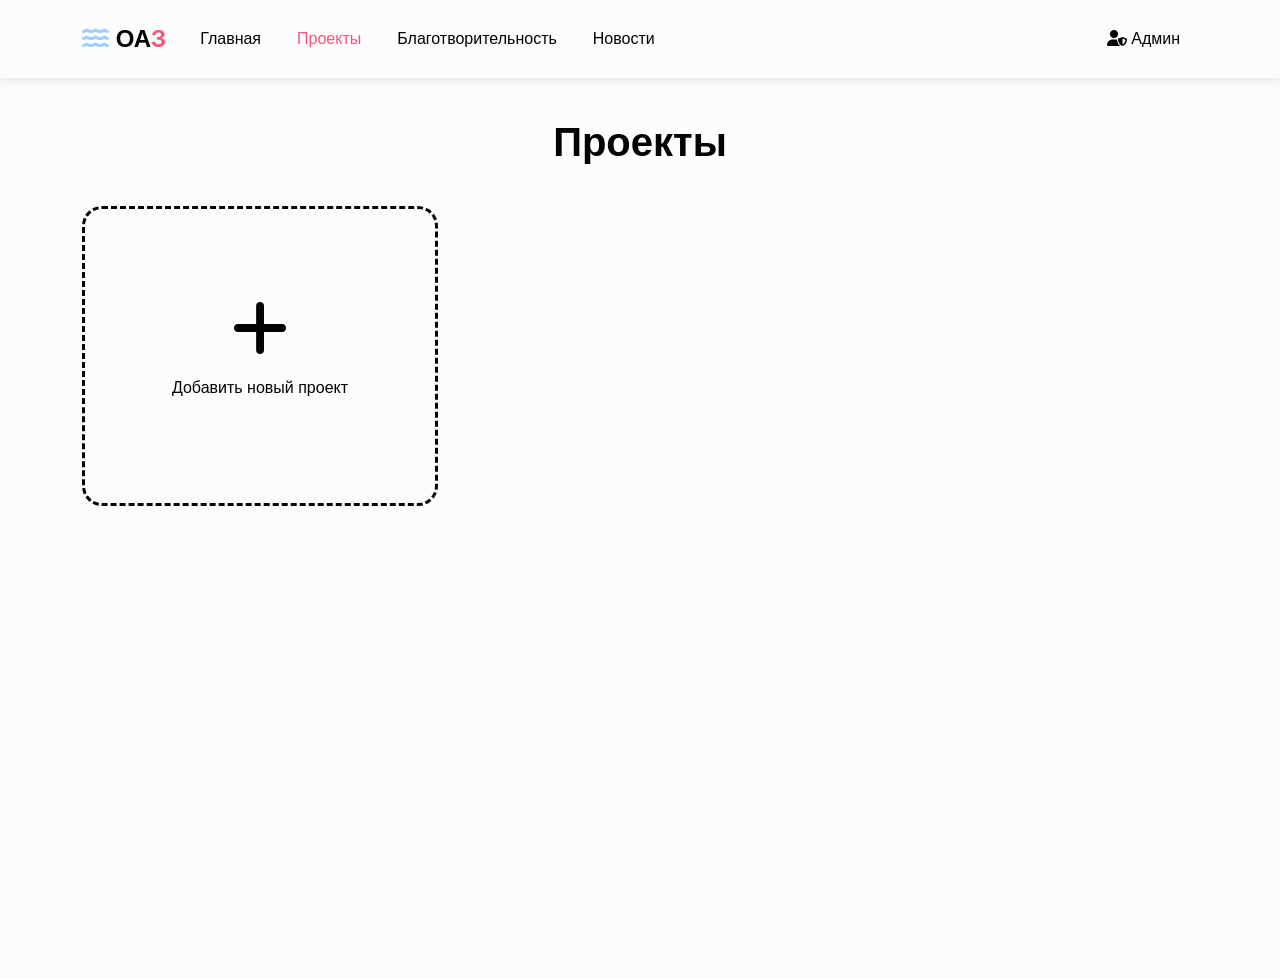
==== commit 7f5857d2: "Add files via upload" ====
--- a/static/admin-projects.html
+++ b/static/admin-projects.html
@@ -10,200 +10,12 @@
     <link rel="stylesheet" href="https://cdnjs.cloudflare.com/ajax/libs/font-awesome/6.4.2/css/all.min.css">
     <!-- Custom CSS -->
     <link rel="stylesheet" href="./css/style.css">
-    <style>
-        .admin-projects-section {
-            padding: 40px 0;
-            background-color: var(--white);
-            min-height: 100vh;
-        }
-        
-        .add-project-card {
-            background-color: var(--white);
-            border: 3px dashed var(--black);
-            border-radius: 20px;
-            padding: 40px;
-            text-align: center;
-            cursor: pointer;
-            transition: all 0.3s;
-            margin-bottom: 30px;
-            min-height: 300px;
-            display: flex;
-            flex-direction: column;
-            justify-content: center;
-            align-items: center;
-        }
-        
-        .add-project-card:hover {
-            border-color: var(--accent-pink);
-            background-color: #fff5f7;
-        }
-        
-        .add-project-card i {
-            font-size: 4rem;
-            color: var(--black);
-            margin-bottom: 15px;
-        }
-        
-        .add-project-card:hover i {
-            color: var(--accent-pink);
-        }
-        
-        .admin-project-card {
-            background-color: var(--white);
-            border: 3px dashed var(--black);
-            border-radius: 20px;
-            padding: 25px;
-            margin-bottom: 30px;
-            transition: all 0.3s;
-        }
-        
-        .admin-project-card:hover {
-            border-color: var(--accent-pink);
-        }
-        
-        .admin-project-title {
-            font-size: 1.4rem;
-            font-weight: bold;
-            text-align: center;
-            margin-bottom: 20px;
-            color: var(--black);
-        }
-        
-        .admin-project-info {
-            margin-bottom: 15px;
-        }
-        
-        .admin-project-info-row {
-            display: flex;
-            justify-content: space-between;
-            align-items: center;
-            padding: 8px 0;
-            border-bottom: 1px dashed #ddd;
-        }
-        
-        .admin-project-info-row:last-child {
-            border-bottom: none;
-        }
-        
-        .admin-project-dates {
-            text-align: center;
-            margin: 15px 0;
-            padding: 10px 0;
-            border-top: 2px dashed #ddd;
-            border-bottom: 2px dashed #ddd;
-            font-size: 0.9rem;
-            color: #666;
-        }
-        
-        .btn-edit-project {
-            background-color: var(--black);
-            color: var(--white);
-            border: none;
-            padding: 12px 30px;
-            border-radius: 25px;
-            font-weight: 600;
-            cursor: pointer;
-            width: 100%;
-            transition: all 0.3s;
-        }
-        
-        .btn-edit-project:hover {
-            background-color: var(--accent-pink);
-        }
-        
-        .modal-content {
-            border-radius: 20px;
-        }
-        
-        .modal-header {
-            border-bottom: 2px dashed #eee;
-        }
-        
-        .modal-footer {
-            border-top: 2px dashed #eee;
-        }
-        
-        .form-control, .form-select {
-            border: 2px dashed #ccc;
-            border-radius: 10px;
-            padding: 12px 15px;
-        }
-        
-        .form-control:focus, .form-select:focus {
-            border-color: var(--accent-pink);
-            box-shadow: 0 0 0 0.2rem rgba(247, 86, 124, 0.25);
-        }
-        
-        .btn-save-project {
-            background-color: var(--accent-pink);
-            color: var(--white);
-            border: none;
-            padding: 12px 30px;
-            border-radius: 25px;
-            font-weight: 600;
-        }
-        
-        .btn-save-project:hover {
-            background-color: #e0456a;
-            color: var(--white);
-        }
-        
-        .btn-delete-project {
-            background-color: #dc3545;
-            color: var(--white);
-            border: none;
-            padding: 12px 30px;
-            border-radius: 25px;
-            font-weight: 600;
-        }
-        
-        .btn-delete-project:hover {
-            background-color: #c82333;
-            color: var(--white);
-        }
-        
-        /* Стили для загрузки изображений */
-        .image-upload-section {
-            margin-top: 15px;
-        }
-        
-        .image-upload-label {
-            display: block;
-            padding: 15px;
-            border: 2px dashed #ccc;
-            border-radius: 10px;
-            text-align: center;
-            cursor: pointer;
-            transition: all 0.3s;
-        }
-        
-        .image-upload-label:hover {
-            border-color: var(--accent-pink);
-            background-color: #fff5f7;
-        }
-        
-        .image-upload-input {
-            display: none;
-        }
-        
-        .image-preview {
-            margin-top: 10px;
-            text-align: center;
-        }
-        
-        .image-preview img {
-            max-width: 100%;
-            max-height: 150px;
-            border-radius: 8px;
-            box-shadow: 0 2px 10px rgba(0,0,0,0.1);
-        }
-    </style>
 </head>
 <body>
     <!-- НАВИГАЦИЯ -->
     <nav class="navbar navbar-expand-lg">
         <div class="container">
-            <a class="navbar-brand" href="index.html">
+            <a class="navbar-brand" href="../index.html">
                 <i class="fas fa-water" style="color: #A0CDFF;"></i> ОА<span>З</span>
             </a>
             <button class="navbar-toggler" type="button" data-bs-toggle="collapse" data-bs-target="#navbarNav">
@@ -212,7 +24,7 @@
             <div class="collapse navbar-collapse" id="navbarNav">
                 <ul class="navbar-nav me-auto">
                     <li class="nav-item">
-                        <a class="nav-link" href="index.html">Главная</a>
+                        <a class="nav-link" href="../index.html">Главная</a>
                     </li>
                     <li class="nav-item">
                         <a class="nav-link active" href="admin-projects.html">Проекты</a>
@@ -359,10 +171,10 @@
     <!-- Bootstrap JS -->
     <script src="https://cdn.jsdelivr.net/npm/bootstrap@5.3.2/dist/js/bootstrap.bundle.min.js"></script>
     <!-- API Client -->
-    <script src="/static/js/api-client.js"></script>
+    <script src="./static/js/api-client.js"></script>
     <!-- Custom JS -->
-    <script src="/static/js/main.js"></script>
-    <script src="/static/js/admin-projects.js"></script>
+    <script src="./static/js/main.js"></script>
+    <script src="./static/js/admin-projects.js"></script>
     <script>
         // Проверка авторизации администратора
         document.addEventListener('DOMContentLoaded', async function() {
--- a/static/css/style.css
+++ b/static/css/style.css
@@ -5,1338 +5,2443 @@
 
 /* Цветовая палитра */
 :root {
-    --primary-blue: #A0CDFF;
-    --accent-pink: #F7567C;
-    --white: #FCFCFC;
-    --black: #010400;
-    --light-blue: #E8F4FF;
-    --dark-blue: #5B9BD5;
+  --primary-blue: #a0cdff;
+  --accent-pink: #f7567c;
+  --white: #fcfcfc;
+  --black: #010400;
+  --light-blue: #e8f4ff;
+  --dark-blue: #5b9bd5;
 }
 
 * {
-    margin: 0;
-    padding: 0;
-    box-sizing: border-box;
+  margin: 0;
+  padding: 0;
+  box-sizing: border-box;
 }
 
 body {
-    font-family: 'Segoe UI', Tahoma, Geneva, Verdana, sans-serif;
-    background-color: var(--white);
-    color: var(--black);
-    line-height: 1.6;
-    overflow-x: hidden;
+  font-family: "Segoe UI", Tahoma, Geneva, Verdana, sans-serif;
+  background-color: var(--white);
+  color: var(--black);
+  line-height: 1.6;
+  overflow-x: hidden;
 }
 
 /* ============================================
    НАВИГАЦИЯ
    ============================================ */
 .navbar {
-    background-color: var(--white);
-    padding: 15px 0;
-    box-shadow: 0 2px 10px rgba(0,0,0,0.1);
-    position: sticky;
-    top: 0;
-    z-index: 1000;
+  background-color: var(--white);
+  padding: 15px 0;
+  box-shadow: 0 2px 10px rgba(0, 0, 0, 0.1);
+  position: sticky;
+  top: 0;
+  z-index: 1000;
 }
 
 .navbar-brand {
-    font-size: 1.5rem;
-    font-weight: bold;
-    color: var(--black) !important;
+  font-size: 1.5rem;
+  font-weight: bold;
+  color: var(--black) !important;
 }
 
 .navbar-brand span {
-    color: var(--accent-pink);
+  color: var(--accent-pink);
 }
 
 .nav-link {
-    color: var(--black) !important;
-    font-weight: 500;
-    margin: 0 10px;
-    transition: color 0.3s;
+  color: var(--black) !important;
+  font-weight: 500;
+  margin: 0 10px;
+  transition: color 0.3s;
 }
 
 .nav-link:hover {
-    color: var(--accent-pink) !important;
+  color: var(--accent-pink) !important;
 }
 
 .nav-link.active {
-    color: var(--accent-pink) !important;
+  color: var(--accent-pink) !important;
 }
 
 /* ============================================
    ГЛАВНАЯ СТРАНИЦА - HERO SECTION
    ============================================ */
 .hero-section {
-    background: linear-gradient(135deg, var(--primary-blue) 0%, var(--dark-blue) 100%);
-    padding: 80px 0;
-    text-align: center;
-    color: var(--white);
-    position: relative;
-    overflow: hidden;
+  background: linear-gradient(
+    135deg,
+    var(--primary-blue) 0%,
+    var(--dark-blue) 100%
+  );
+  padding: 80px 0;
+  text-align: center;
+  color: var(--white);
+  position: relative;
+  overflow: hidden;
 }
 
 .hero-section::before {
-    content: '';
-    position: absolute;
-    top: 0;
-    left: 0;
-    right: 0;
-    bottom: 0;
-    background: url('data:image/svg+xml,<svg xmlns="http://www.w3.org/2000/svg" viewBox="0 0 1440 320"><path fill="%23ffffff" fill-opacity="0.1" d="M0,96L48,112C96,128,192,160,288,160C384,160,480,128,576,122.7C672,117,768,139,864,154.7C960,171,1056,181,1152,165.3C1248,149,1344,107,1392,85.3L1440,64L1440,320L1392,320C1344,320,1248,320,1152,320C1056,320,960,320,864,320C768,320,672,320,576,320C480,320,384,320,288,320C192,320,96,320,48,320L0,320Z"></path></svg>') no-repeat bottom;
-    background-size: cover;
+  content: "";
+  position: absolute;
+  top: 0;
+  left: 0;
+  right: 0;
+  bottom: 0;
+  background: url('data:image/svg+xml,<svg xmlns="http://www.w3.org/2000/svg" viewBox="0 0 1440 320"><path fill="%23ffffff" fill-opacity="0.1" d="M0,96L48,112C96,128,192,160,288,160C384,160,480,128,576,122.7C672,117,768,139,864,154.7C960,171,1056,181,1152,165.3C1248,149,1344,107,1392,85.3L1440,64L1440,320L1392,320C1344,320,1248,320,1152,320C1056,320,960,320,864,320C768,320,672,320,576,320C480,320,384,320,288,320C192,320,96,320,48,320L0,320Z"></path></svg>')
+    no-repeat bottom;
+  background-size: cover;
 }
 
 .hero-title {
-    font-size: 3.5rem;
-    font-weight: bold;
-    margin-bottom: 20px;
-    text-shadow: 2px 2px 4px rgba(0,0,0,0.2);
-    position: relative;
-    z-index: 1;
+  font-size: 3.5rem;
+  font-weight: bold;
+  margin-bottom: 20px;
+  text-shadow: 2px 2px 4px rgba(0, 0, 0, 0.2);
+  position: relative;
+  z-index: 1;
 }
 
 .hero-subtitle {
-    font-size: 1.3rem;
-    margin-bottom: 30px;
-    max-width: 600px;
-    margin-left: auto;
-    margin-right: auto;
-    position: relative;
-    z-index: 1;
+  font-size: 1.3rem;
+  margin-bottom: 30px;
+  max-width: 600px;
+  margin-left: auto;
+  margin-right: auto;
+  position: relative;
+  z-index: 1;
 }
 
 /* ============================================
    СЛАЙДЕР
    ============================================ */
 .slider-section {
-    padding: 60px 0;
-    background-color: var(--white);
+  padding: 60px 0;
+  background-color: var(--white);
 }
 
 .slider-container {
-    position: relative;
-    max-width: 800px;
-    margin: 0 auto;
+  position: relative;
+  max-width: 800px;
+  margin: 0 auto;
 }
 
 .news-slider {
-    display: flex;
-    overflow: hidden;
-    border-radius: 20px;
-    box-shadow: 0 10px 40px rgba(0,0,0,0.15);
+  display: flex;
+  overflow: hidden;
+  border-radius: 20px;
+  box-shadow: 0 10px 40px rgba(0, 0, 0, 0.15);
 }
 
 .slide {
-    min-width: 100%;
-    transition: transform 0.5s ease;
-    position: relative;
+  min-width: 100%;
+  transition: transform 0.5s ease;
+  position: relative;
 }
 
 .slide img {
-    width: 100%;
-    height: 400px;
-    object-fit: cover;
+  width: 100%;
+  height: 400px;
+  object-fit: cover;
 }
 
 .slide-content {
-    position: absolute;
-    bottom: 0;
-    left: 0;
-    right: 0;
-    background: linear-gradient(transparent, rgba(0,0,0,0.8));
-    padding: 40px 30px 30px;
-    color: var(--white);
+  position: absolute;
+  bottom: 0;
+  left: 0;
+  right: 0;
+  background: linear-gradient(transparent, rgba(0, 0, 0, 0.8));
+  padding: 40px 30px 30px;
+  color: var(--white);
 }
 
 .slide-title {
-    font-size: 1.8rem;
-    font-weight: bold;
-    margin-bottom: 10px;
+  font-size: 1.8rem;
+  font-weight: bold;
+  margin-bottom: 10px;
 }
 
 .slide-btn {
-    background-color: var(--accent-pink);
-    color: var(--white);
-    border: none;
-    padding: 12px 30px;
-    border-radius: 25px;
-    font-weight: 600;
-    cursor: pointer;
-    transition: all 0.3s;
-    text-decoration: none;
-    display: inline-block;
+  background-color: var(--accent-pink);
+  color: var(--white);
+  border: none;
+  padding: 12px 30px;
+  border-radius: 25px;
+  font-weight: 600;
+  cursor: pointer;
+  transition: all 0.3s;
+  text-decoration: none;
+  display: inline-block;
 }
 
 .slide-btn:hover {
-    background-color: #e0456a;
-    transform: translateY(-2px);
-    color: var(--white);
+  background-color: #e0456a;
+  transform: translateY(-2px);
+  color: var(--white);
 }
 
 .slider-controls {
-    display: flex;
-    justify-content: center;
-    align-items: center;
-    margin-top: 20px;
-    gap: 20px;
+  display: flex;
+  justify-content: center;
+  align-items: center;
+  margin-top: 20px;
+  gap: 20px;
 }
 
 .slider-arrow {
-    background-color: var(--primary-blue);
-    color: var(--white);
-    border: none;
-    width: 50px;
-    height: 50px;
-    border-radius: 50%;
-    font-size: 1.5rem;
-    cursor: pointer;
-    transition: all 0.3s;
-    display: flex;
-    align-items: center;
-    justify-content: center;
+  background-color: var(--primary-blue);
+  color: var(--white);
+  border: none;
+  width: 50px;
+  height: 50px;
+  border-radius: 50%;
+  font-size: 1.5rem;
+  cursor: pointer;
+  transition: all 0.3s;
+  display: flex;
+  align-items: center;
+  justify-content: center;
 }
 
 .slider-arrow:hover {
-    background-color: var(--accent-pink);
+  background-color: var(--accent-pink);
 }
 
 .slider-dots {
-    display: flex;
-    gap: 10px;
+  display: flex;
+  gap: 10px;
 }
 
 .dot {
-    width: 12px;
-    height: 12px;
-    border-radius: 50%;
-    background-color: var(--primary-blue);
-    cursor: pointer;
-    transition: all 0.3s;
+  width: 12px;
+  height: 12px;
+  border-radius: 50%;
+  background-color: var(--primary-blue);
+  cursor: pointer;
+  transition: all 0.3s;
 }
 
 .dot.active {
-    background-color: var(--accent-pink);
-    width: 30px;
-    border-radius: 6px;
+  background-color: var(--accent-pink);
+  width: 30px;
+  border-radius: 6px;
+}
+
+/* ============================================ */
+/* ВИДЕО-ФОН ДЛЯ HERO И СЛАЙДЕРА */
+/* ============================================ */
+
+/* Обёртка для видеофона */
+.video-background-wrapper {
+  position: relative;
+  overflow: hidden;
+}
+
+/* Видео на весь блок */
+.video-background-wrapper .hero-video {
+  position: absolute;
+  top: 0;
+  left: 0;
+  width: 100%;
+  height: 100%;
+  object-fit: cover;
+  z-index: 0;
+}
+
+/* Затемнение для улучшения читаемости */
+.video-background-wrapper::after {
+  content: "";
+  position: absolute;
+  top: 0;
+  left: 0;
+  width: 100%;
+  height: 100%;
+  background: rgba(0, 0, 0, 0.3);
+  z-index: 0;
+  pointer-events: none;
+}
+
+/* Hero секция поверх видео */
+.hero-section {
+  position: relative;
+  z-index: 1;
+  background: transparent;
+  padding: 80px 0;
+}
+
+.hero-section::before {
+  display: none;
+}
+
+.hero-section .container {
+  position: relative;
+  z-index: 2;
+}
+
+/* Слайдер секция поверх видео */
+.slider-section-video {
+  position: relative;
+  z-index: 1;
+  background: transparent;
+  padding: 60px 0;
+}
+
+.slider-section-video .container {
+  position: relative;
+  z-index: 2;
+}
+
+/* Светлый текст для заголовка новостей */
+.section-title-light {
+  color: var(--white) !important;
+  text-shadow: 2px 2px 4px rgba(0, 0, 0, 0.3);
+}
+
+/* Усиливаем контраст в слайдере */
+.slide-content {
+  background: linear-gradient(transparent, rgba(0, 0, 0, 0.9));
+}
+
+.slider-arrow {
+  background-color: rgba(255, 255, 255, 0.2);
+  backdrop-filter: blur(5px);
+}
+
+.slider-arrow:hover {
+  background-color: var(--accent-pink);
+}
+
+.dot {
+  background-color: rgba(255, 255, 255, 0.5);
+}
+
+.dot.active {
+  background-color: var(--accent-pink);
 }
 
 /* ============================================
    СЕКЦИИ
    ============================================ */
 .section {
-    padding: 60px 0;
+  padding: 60px 0;
 }
 
 .section-title {
-    font-size: 2.5rem;
-    font-weight: bold;
-    text-align: center;
-    margin-bottom: 40px;
-    color: var(--black);
+  font-size: 2.5rem;
+  font-weight: bold;
+  text-align: center;
+  margin-bottom: 40px;
+  color: var(--black);
 }
 
 .section-subtitle {
-    text-align: center;
-    color: #666;
-    margin-bottom: 40px;
-    font-size: 1.1rem;
+  text-align: center;
+  color: #666;
+  margin-bottom: 40px;
+  font-size: 1.1rem;
 }
 
 /* О нас */
 .about-section {
-    background-color: var(--white);
+  background-color: var(--white);
 }
 
 .about-text {
-    font-size: 1.1rem;
-    line-height: 1.8;
-    text-align: center;
-    max-width: 800px;
-    margin: 0 auto;
+  font-size: 1.1rem;
+  line-height: 1.8;
+  text-align: center;
+  max-width: 800px;
+  margin: 0 auto;
 }
 
 /* Миссия */
 .mission-section {
-    background-color: var(--light-blue);
+  background-color: var(--light-blue);
 }
 
 .mission-text {
-    font-size: 1.3rem;
-    font-style: italic;
-    text-align: center;
-    max-width: 700px;
-    margin: 0 auto;
-    color: var(--accent-pink);
-    font-weight: 500;
+  font-size: 1.3rem;
+  font-style: italic;
+  text-align: center;
+  max-width: 700px;
+  margin: 0 auto;
+  color: var(--accent-pink);
+  font-weight: 500;
 }
 
 /* Помощь */
 .help-section {
-    background-color: var(--white);
-    text-align: center;
+  background-color: var(--white);
+  text-align: center;
 }
 
 .help-buttons {
-    display: flex;
-    justify-content: center;
-    gap: 30px;
-    flex-wrap: wrap;
-    margin-top: 40px;
+  display: flex;
+  justify-content: center;
+  gap: 30px;
+  flex-wrap: wrap;
+  margin-top: 40px;
 }
 
 .help-btn {
-    padding: 20px 50px;
-    border-radius: 15px;
-    font-size: 1.3rem;
-    font-weight: bold;
-    text-decoration: none;
-    transition: all 0.3s;
-    display: inline-block;
-    border: 3px dashed;
+  padding: 20px 50px;
+  border-radius: 15px;
+  font-size: 1.3rem;
+  font-weight: bold;
+  text-decoration: none;
+  transition: all 0.3s;
+  display: inline-block;
+  border: 3px dashed;
 }
 
 .help-btn-charity {
-    background-color: var(--white);
-    color: var(--accent-pink);
-    border-color: var(--accent-pink);
+  background-color: var(--white);
+  color: var(--accent-pink);
+  border-color: var(--accent-pink);
 }
 
 .help-btn-charity:hover {
-    background-color: var(--accent-pink);
-    color: var(--white);
+  background-color: var(--accent-pink);
+  color: var(--white);
 }
 
 .help-btn-volunteer {
-    background-color: var(--white);
-    color: var(--primary-blue);
-    border-color: var(--primary-blue);
+  background-color: var(--white);
+  color: var(--primary-blue);
+  border-color: var(--primary-blue);
 }
 
 .help-btn-volunteer:hover {
-    background-color: var(--primary-blue);
-    color: var(--white);
+  background-color: var(--primary-blue);
+  color: var(--white);
 }
 
 .help-stats {
-    margin-top: 40px;
-    display: flex;
-    justify-content: center;
-    gap: 60px;
-    flex-wrap: wrap;
+  margin-top: 40px;
+  display: flex;
+  justify-content: center;
+  gap: 60px;
+  flex-wrap: wrap;
 }
 
 .stat-item {
-    text-align: center;
+  text-align: center;
 }
 
 .stat-value {
-    font-size: 2.5rem;
-    font-weight: bold;
-    color: var(--accent-pink);
+  font-size: 2.5rem;
+  font-weight: bold;
+  color: var(--accent-pink);
 }
 
 .stat-label {
-    color: #666;
-    font-size: 1rem;
+  color: #666;
+  font-size: 1rem;
 }
 
 /* ============================================
    ПОДВАЛ
    ============================================ */
 .footer {
-    background-color: var(--black);
-    color: var(--white);
-    padding: 60px 0 30px;
+  background-color: var(--black);
+  color: var(--white);
+  padding: 60px 0 30px;
 }
 
 .footer-title {
-    font-size: 2rem;
-    font-weight: bold;
-    text-align: center;
-    margin-bottom: 40px;
+  font-size: 2rem;
+  font-weight: bold;
+  text-align: center;
+  margin-bottom: 40px;
 }
 
 .footer-content {
-    display: flex;
-    justify-content: space-around;
-    flex-wrap: wrap;
-    gap: 40px;
-    max-width: 1000px;
-    margin: 0 auto;
+  display: flex;
+  justify-content: space-around;
+  flex-wrap: wrap;
+  gap: 40px;
+  max-width: 1000px;
+  margin: 0 auto;
 }
 
 .footer-section h4 {
-    color: var(--accent-pink);
-    margin-bottom: 15px;
-    font-size: 1.2rem;
+  color: var(--accent-pink);
+  margin-bottom: 15px;
+  font-size: 1.2rem;
 }
 
 .footer-section p,
 .footer-section a {
-    color: #ccc;
-    text-decoration: none;
-    line-height: 1.8;
+  color: #ccc;
+  text-decoration: none;
+  line-height: 1.8;
 }
 
 .footer-section a:hover {
-    color: var(--accent-pink);
+  color: var(--accent-pink);
 }
 
 .footer-bottom {
-    text-align: center;
-    margin-top: 40px;
-    padding-top: 20px;
-    border-top: 1px solid #333;
-    color: #666;
+  text-align: center;
+  margin-top: 40px;
+  padding-top: 20px;
+  border-top: 1px solid #333;
+  color: #666;
 }
 
 /* ============================================
    КАТАЛОГ НОВОСТЕЙ
    ============================================ */
 .catalog-section {
-    padding: 40px 0;
-    background-color: var(--white);
-    min-height: 100vh;
+  padding: 40px 0;
+  background-color: var(--white);
+  min-height: 100vh;
 }
 
 .swipe-hint {
-    text-align: center;
-    color: var(--accent-pink);
-    font-size: 1rem;
-    margin-bottom: 20px;
-    display: flex;
-    align-items: center;
-    justify-content: center;
-    gap: 10px;
+  text-align: center;
+  color: var(--accent-pink);
+  font-size: 1rem;
+  margin-bottom: 20px;
+  display: flex;
+  align-items: center;
+  justify-content: center;
+  gap: 10px;
 }
 
 .category-tabs {
-    display: flex;
-    justify-content: center;
-    gap: 10px;
-    margin-bottom: 40px;
-    flex-wrap: wrap;
+  display: flex;
+  justify-content: center;
+  gap: 10px;
+  margin-bottom: 40px;
+  flex-wrap: wrap;
 }
 
 .category-tab {
-    padding: 12px 30px;
-    border: 2px solid var(--primary-blue);
-    background-color: var(--white);
-    color: var(--black);
-    border-radius: 25px;
-    cursor: pointer;
-    transition: all 0.3s;
-    font-weight: 500;
+  padding: 12px 30px;
+  border: 2px solid var(--primary-blue);
+  background-color: var(--white);
+  color: var(--black);
+  border-radius: 25px;
+  cursor: pointer;
+  transition: all 0.3s;
+  font-weight: 500;
 }
 
 .category-tab.active {
-    background-color: var(--accent-pink);
-    border-color: var(--accent-pink);
-    color: var(--white);
+  background-color: var(--accent-pink);
+  border-color: var(--accent-pink);
+  color: var(--white);
 }
 
 .category-tab:hover {
-    background-color: var(--primary-blue);
-    color: var(--white);
+  background-color: var(--primary-blue);
+  color: var(--white);
 }
 
 .news-grid {
-    display: grid;
-    grid-template-columns: repeat(auto-fill, minmax(300px, 1fr));
-    gap: 30px;
-    padding: 0 20px;
+  display: grid;
+  grid-template-columns: repeat(auto-fill, minmax(300px, 1fr));
+  gap: 30px;
+  padding: 0 20px;
 }
 
 .news-card {
-    background-color: var(--primary-blue);
-    border-radius: 20px;
-    overflow: hidden;
-    box-shadow: 0 5px 20px rgba(0,0,0,0.1);
-    transition: transform 0.3s;
+  background-color: var(--primary-blue);
+  border-radius: 20px;
+  overflow: hidden;
+  box-shadow: 0 5px 20px rgba(0, 0, 0, 0.1);
+  transition: transform 0.3s;
 }
 
 .news-card:hover {
-    transform: translateY(-5px);
+  transform: translateY(-5px);
 }
 
 .news-card-image {
-    width: 100%;
-    height: 200px;
-    object-fit: cover;
-    background-color: #ddd;
+  width: 100%;
+  height: 200px;
+  object-fit: cover;
+  background-color: #ddd;
 }
 
 .news-card-content {
-    padding: 20px;
+  padding: 20px;
 }
 
 .news-card-title {
-    font-size: 1.2rem;
-    font-weight: bold;
-    margin-bottom: 10px;
-    color: var(--white);
+  font-size: 1.2rem;
+  font-weight: bold;
+  margin-bottom: 10px;
+  color: var(--white);
 }
 
 .news-card-desc {
-    color: rgba(255,255,255,0.9);
-    font-size: 0.95rem;
-    margin-bottom: 15px;
+  color: rgba(255, 255, 255, 0.9);
+  font-size: 0.95rem;
+  margin-bottom: 15px;
 }
 
 .news-card-btn {
-    background-color: var(--accent-pink);
-    color: var(--white);
-    border: none;
-    padding: 10px 25px;
-    border-radius: 20px;
-    cursor: pointer;
-    transition: all 0.3s;
-    text-decoration: none;
-    display: inline-block;
-    font-size: 0.9rem;
+  background-color: var(--accent-pink);
+  color: var(--white);
+  border: none;
+  padding: 10px 25px;
+  border-radius: 20px;
+  cursor: pointer;
+  transition: all 0.3s;
+  text-decoration: none;
+  display: inline-block;
+  font-size: 0.9rem;
 }
 
 .news-card-btn:hover {
-    background-color: #e0456a;
-    color: var(--white);
+  background-color: #e0456a;
+  color: var(--white);
 }
 
 /* ============================================
    СТРАНИЦА КАРТОЧКИ
    ============================================ */
 .card-detail-section {
-    padding: 40px 0;
-    background-color: var(--primary-blue);
-    min-height: 100vh;
+  padding: 40px 0;
+  background-color: var(--primary-blue);
+  min-height: 100vh;
 }
 
 .card-detail-container {
-    max-width: 800px;
-    margin: 0 auto;
-    padding: 0 20px;
+  max-width: 800px;
+  margin: 0 auto;
+  padding: 0 20px;
 }
 
 .card-detail-image {
-    width: 100%;
-    height: 400px;
-    object-fit: cover;
-    border-radius: 20px;
-    margin-bottom: 30px;
-    background-color: #ddd;
+  width: 100%;
+  height: 400px;
+  object-fit: cover;
+  border-radius: 20px;
+  margin-bottom: 30px;
+  background-color: #ddd;
 }
 
 .card-detail-title {
-    font-size: 2rem;
-    font-weight: bold;
-    color: var(--white);
-    margin-bottom: 20px;
+  font-size: 2rem;
+  font-weight: bold;
+  color: var(--white);
+  margin-bottom: 20px;
 }
 
 .card-detail-content {
-    color: var(--white);
-    font-size: 1.1rem;
-    line-height: 1.8;
-    margin-bottom: 30px;
+  color: var(--white);
+  font-size: 1.1rem;
+  line-height: 1.8;
+  margin-bottom: 30px;
 }
 
 .card-detail-actions {
-    display: flex;
-    gap: 15px;
-    margin-bottom: 40px;
-    flex-wrap: wrap;
+  display: flex;
+  gap: 15px;
+  margin-bottom: 40px;
+  flex-wrap: wrap;
 }
 
 .btn-back {
-    background-color: var(--accent-pink);
-    color: var(--white);
-    border: none;
-    padding: 12px 30px;
-    border-radius: 25px;
-    cursor: pointer;
-    transition: all 0.3s;
-    text-decoration: none;
-    display: inline-block;
+  background-color: var(--accent-pink);
+  color: var(--white);
+  border: none;
+  padding: 12px 30px;
+  border-radius: 25px;
+  cursor: pointer;
+  transition: all 0.3s;
+  text-decoration: none;
+  display: inline-block;
 }
 
 .btn-back:hover {
-    background-color: #e0456a;
-    color: var(--white);
+  background-color: #e0456a;
+  color: var(--white);
 }
 
 .btn-charity {
-    background-color: var(--white);
-    color: var(--accent-pink);
-    border: 2px dashed var(--accent-pink);
-    padding: 12px 30px;
-    border-radius: 25px;
-    cursor: pointer;
-    transition: all 0.3s;
-    text-decoration: none;
-    display: inline-block;
+  background-color: var(--white);
+  color: var(--accent-pink);
+  border: 2px dashed var(--accent-pink);
+  padding: 12px 30px;
+  border-radius: 25px;
+  cursor: pointer;
+  transition: all 0.3s;
+  text-decoration: none;
+  display: inline-block;
 }
 
 .btn-charity:hover {
-    background-color: var(--accent-pink);
-    color: var(--white);
+  background-color: var(--accent-pink);
+  color: var(--white);
 }
 
 /* Комментарии */
 .comments-section {
-    background-color: var(--white);
-    padding: 30px;
-    border-radius: 20px;
-    margin-top: 30px;
+  background-color: var(--white);
+  padding: 30px;
+  border-radius: 20px;
+  margin-top: 30px;
 }
 
 .comments-title {
-    font-size: 1.5rem;
-    font-weight: bold;
-    margin-bottom: 20px;
-    color: var(--black);
+  font-size: 1.5rem;
+  font-weight: bold;
+  margin-bottom: 20px;
+  color: var(--black);
 }
 
 .comment-form {
-    margin-bottom: 30px;
+  margin-bottom: 30px;
 }
 
 .comment-form textarea {
-    width: 100%;
-    padding: 15px;
-    border: 2px solid var(--primary-blue);
-    border-radius: 15px;
-    resize: vertical;
-    min-height: 100px;
-    font-family: inherit;
+  width: 100%;
+  padding: 15px;
+  border: 2px solid var(--primary-blue);
+  border-radius: 15px;
+  resize: vertical;
+  min-height: 100px;
+  font-family: inherit;
 }
 
 .comment-form button {
-    background-color: var(--accent-pink);
-    color: var(--white);
-    border: none;
-    padding: 12px 30px;
-    border-radius: 25px;
-    cursor: pointer;
-    margin-top: 10px;
-    transition: all 0.3s;
+  background-color: var(--accent-pink);
+  color: var(--white);
+  border: none;
+  padding: 12px 30px;
+  border-radius: 25px;
+  cursor: pointer;
+  margin-top: 10px;
+  transition: all 0.3s;
 }
 
 .comment-form button:hover {
-    background-color: #e0456a;
+  background-color: #e0456a;
 }
 
 .comment-item {
-    background-color: var(--light-blue);
-    padding: 20px;
-    border-radius: 15px;
-    margin-bottom: 15px;
+  background-color: var(--light-blue);
+  padding: 20px;
+  border-radius: 15px;
+  margin-bottom: 15px;
 }
 
 .comment-author {
-    font-weight: bold;
-    color: var(--accent-pink);
-    margin-bottom: 5px;
+  font-weight: bold;
+  color: var(--accent-pink);
+  margin-bottom: 5px;
 }
 
 .comment-date {
-    font-size: 0.85rem;
-    color: #666;
-    margin-bottom: 10px;
+  font-size: 0.85rem;
+  color: #666;
+  margin-bottom: 10px;
 }
 
 .comment-text {
-    color: var(--black);
+  color: var(--black);
 }
 
 .login-prompt {
-    text-align: center;
-    padding: 30px;
-    background-color: var(--light-blue);
-    border-radius: 15px;
+  text-align: center;
+  padding: 30px;
+  background-color: var(--light-blue);
+  border-radius: 15px;
 }
 
 .login-prompt a {
-    color: var(--accent-pink);
-    text-decoration: none;
-    font-weight: bold;
+  color: var(--accent-pink);
+  text-decoration: none;
+  font-weight: bold;
 }
 
 /* ============================================
    СТРАНИЦА ДОНАТОВ
    ============================================ */
 .donate-section {
-    padding: 60px 0;
-    background-color: var(--white);
-    min-height: 100vh;
+  padding: 60px 0;
+  background-color: var(--white);
+  min-height: 100vh;
 }
 
 .donate-title {
-    font-size: 2rem;
-    font-weight: bold;
-    text-align: center;
-    margin-bottom: 40px;
-    color: var(--accent-pink);
+  font-size: 2rem;
+  font-weight: bold;
+  text-align: center;
+  margin-bottom: 40px;
+  color: var(--accent-pink);
 }
 
 .projects-container {
-    max-width: 600px;
-    margin: 0 auto;
-    padding: 30px;
-    border: 3px dashed var(--accent-pink);
-    border-radius: 20px;
+  max-width: 600px;
+  margin: 0 auto;
+  padding: 30px;
+  border: 3px dashed var(--accent-pink);
+  border-radius: 20px;
 }
 
 .projects-title {
-    text-align: center;
-    color: var(--accent-pink);
-    margin-bottom: 20px;
-    font-size: 1.2rem;
+  text-align: center;
+  color: var(--accent-pink);
+  margin-bottom: 20px;
+  font-size: 1.2rem;
 }
 
 .projects-grid {
-    display: grid;
-    grid-template-columns: repeat(2, 1fr);
-    gap: 15px;
-    margin-bottom: 20px;
+  display: grid;
+  grid-template-columns: repeat(2, 1fr);
+  gap: 15px;
+  margin-bottom: 20px;
 }
 
 .project-item {
-    position: relative;
-    border-radius: 15px;
-    overflow: hidden;
-    cursor: pointer;
-    transition: all 0.3s;
-    border: 3px solid transparent;
+  position: relative;
+  border-radius: 15px;
+  overflow: hidden;
+  cursor: pointer;
+  transition: all 0.3s;
+  border: 3px solid transparent;
 }
 
 .project-item.selected {
-    border-color: var(--accent-pink);
+  border-color: var(--accent-pink);
 }
 
 .project-item img {
-    width: 100%;
-    height: 150px;
-    object-fit: cover;
+  width: 100%;
+  height: 150px;
+  object-fit: cover;
 }
 
 .project-item-overlay {
-    position: absolute;
-    bottom: 0;
-    left: 0;
-    right: 0;
-    background: linear-gradient(transparent, rgba(0,0,0,0.8));
-    padding: 15px 10px 10px;
-    color: var(--white);
-    font-size: 0.85rem;
+  position: absolute;
+  bottom: 0;
+  left: 0;
+  right: 0;
+  background: linear-gradient(transparent, rgba(0, 0, 0, 0.8));
+  padding: 15px 10px 10px;
+  color: var(--white);
+  font-size: 0.85rem;
 }
 
 .project-checkbox {
-    position: absolute;
-    top: 10px;
-    right: 10px;
-    width: 24px;
-    height: 24px;
-    background-color: var(--white);
-    border-radius: 50%;
-    display: flex;
-    align-items: center;
-    justify-content: center;
-    color: var(--accent-pink);
-    font-weight: bold;
-    opacity: 0;
-    transition: all 0.3s;
+  position: absolute;
+  top: 10px;
+  right: 10px;
+  width: 24px;
+  height: 24px;
+  background-color: var(--white);
+  border-radius: 50%;
+  display: flex;
+  align-items: center;
+  justify-content: center;
+  color: var(--accent-pink);
+  font-weight: bold;
+  opacity: 0;
+  transition: all 0.3s;
 }
 
 .project-item.selected .project-checkbox {
-    opacity: 1;
+  opacity: 1;
 }
 
 .show-more {
-    text-align: center;
-    color: var(--accent-pink);
-    cursor: pointer;
-    margin-bottom: 20px;
+  text-align: center;
+  color: var(--accent-pink);
+  cursor: pointer;
+  margin-bottom: 20px;
 }
 
 .auto-select {
-    display: flex;
-    align-items: center;
-    justify-content: center;
-    gap: 10px;
-    color: var(--accent-pink);
-    cursor: pointer;
+  display: flex;
+  align-items: center;
+  justify-content: center;
+  gap: 10px;
+  color: var(--accent-pink);
+  cursor: pointer;
 }
 
 .donate-summary {
-    text-align: center;
-    margin: 40px 0;
+  text-align: center;
+  margin: 40px 0;
 }
 
 .donate-summary p {
-    font-size: 1.2rem;
-    color: var(--accent-pink);
+  font-size: 1.2rem;
+  color: var(--accent-pink);
 }
 
 .donate-summary .amount {
-    font-size: 2rem;
-    font-weight: bold;
+  font-size: 2rem;
+  font-weight: bold;
 }
 
 .btn-pay {
-    background-color: var(--black);
-    color: var(--white);
-    border: none;
-    padding: 18px 60px;
-    border-radius: 30px;
-    font-size: 1.2rem;
-    font-weight: bold;
-    cursor: pointer;
-    display: block;
-    margin: 0 auto;
-    transition: all 0.3s;
+  background-color: var(--black);
+  color: var(--white);
+  border: none;
+  padding: 18px 60px;
+  border-radius: 30px;
+  font-size: 1.2rem;
+  font-weight: bold;
+  cursor: pointer;
+  display: block;
+  margin: 0 auto;
+  transition: all 0.3s;
 }
 
 .btn-pay:hover {
-    background-color: var(--accent-pink);
+  background-color: var(--accent-pink);
 }
 
 /* ============================================
    РЕГИСТРАЦИЯ И ВХОД
    ============================================ */
 .auth-section {
-    padding: 60px 0;
-    background-color: var(--white);
-    min-height: 100vh;
-    display: flex;
-    align-items: center;
+  padding: 60px 0;
+  background-color: var(--white);
+  min-height: 100vh;
+  display: flex;
+  align-items: center;
 }
 
 .auth-container {
-    max-width: 400px;
-    margin: 0 auto;
-    padding: 40px;
-    border: 3px dashed var(--black);
-    border-radius: 20px;
-    width: 90%;
+  max-width: 400px;
+  margin: 0 auto;
+  padding: 40px;
+  border: 3px dashed var(--black);
+  border-radius: 20px;
+  width: 90%;
 }
 
 .auth-title {
-    font-size: 2rem;
-    font-weight: bold;
-    text-align: center;
-    margin-bottom: 40px;
-    color: var(--black);
+  font-size: 2rem;
+  font-weight: bold;
+  text-align: center;
+  margin-bottom: 40px;
+  color: var(--black);
 }
 
 .auth-form .form-group {
-    margin-bottom: 20px;
+  margin-bottom: 20px;
 }
 
 .auth-form input,
 .auth-form select {
-    width: 100%;
-    padding: 15px 20px;
-    border: 2px dashed var(--black);
-    border-radius: 15px;
-    font-size: 1rem;
-    transition: all 0.3s;
+  width: 100%;
+  padding: 15px 20px;
+  border: 2px dashed var(--black);
+  border-radius: 15px;
+  font-size: 1rem;
+  transition: all 0.3s;
 }
 
 .auth-form input:focus,
 .auth-form select:focus {
-    outline: none;
-    border-color: var(--accent-pink);
+  outline: none;
+  border-color: var(--accent-pink);
 }
 
 .role-selector {
-    margin: 20px 0;
+  margin: 20px 0;
 }
 
 .role-option {
-    display: flex;
-    align-items: center;
-    gap: 10px;
-    margin-bottom: 10px;
-    cursor: pointer;
+  display: flex;
+  align-items: center;
+  gap: 10px;
+  margin-bottom: 10px;
+  cursor: pointer;
 }
 
 .role-option input[type="checkbox"] {
-    width: 20px;
-    height: 20px;
-    accent-color: var(--accent-pink);
+  width: 20px;
+  height: 20px;
+  accent-color: var(--accent-pink);
 }
 
 .btn-auth {
-    background-color: var(--accent-pink);
-    color: var(--white);
-    border: none;
-    padding: 15px 40px;
-    border-radius: 25px;
-    font-size: 1.1rem;
-    font-weight: bold;
-    cursor: pointer;
-    width: 100%;
-    transition: all 0.3s;
-    margin-top: 20px;
+  background-color: var(--accent-pink);
+  color: var(--white);
+  border: none;
+  padding: 15px 40px;
+  border-radius: 25px;
+  font-size: 1.1rem;
+  font-weight: bold;
+  cursor: pointer;
+  width: 100%;
+  transition: all 0.3s;
+  margin-top: 20px;
 }
 
 .btn-auth:hover {
-    background-color: #e0456a;
+  background-color: #e0456a;
 }
 
 .auth-switch {
-    text-align: center;
-    margin-top: 20px;
+  text-align: center;
+  margin-top: 20px;
 }
 
 .auth-switch a {
-    color: var(--accent-pink);
-    text-decoration: none;
-    font-weight: 500;
+  color: var(--accent-pink);
+  text-decoration: none;
+  font-weight: 500;
 }
 
 /* ============================================
    ЛИЧНЫЙ КАБИНЕТ
    ============================================ */
 .profile-section {
-    padding: 40px 0;
-    background-color: var(--white);
-    min-height: 100vh;
+  padding: 40px 0;
+  background-color: var(--white);
+  min-height: 100vh;
 }
 
 .profile-header {
-    text-align: center;
-    margin-bottom: 30px;
+  text-align: center;
+  margin-bottom: 30px;
 }
 
 .profile-avatar {
-    width: 80px;
-    height: 80px;
-    background-color: var(--primary-blue);
-    border-radius: 50%;
-    display: flex;
-    align-items: center;
-    justify-content: center;
-    margin: 0 auto 15px;
-    font-size: 2rem;
-    color: var(--white);
+  width: 80px;
+  height: 80px;
+  background-color: var(--primary-blue);
+  border-radius: 50%;
+  display: flex;
+  align-items: center;
+  justify-content: center;
+  margin: 0 auto 15px;
+  font-size: 2rem;
+  color: var(--white);
 }
 
 .profile-name {
-    font-size: 1.5rem;
-    font-weight: bold;
+  font-size: 1.5rem;
+  font-weight: bold;
 }
 
 .book-tabs {
-    display: flex;
-    justify-content: center;
-    margin-bottom: 30px;
+  display: flex;
+  justify-content: center;
+  margin-bottom: 30px;
 }
 
 .book-tab {
-    padding: 15px 40px;
-    cursor: pointer;
-    transition: all 0.3s;
-    font-weight: 500;
+  padding: 15px 40px;
+  cursor: pointer;
+  transition: all 0.3s;
+  font-weight: 500;
 }
 
 .book-tab:first-child {
-    background-color: var(--primary-blue);
-    color: var(--white);
-    border-radius: 20px 0 0 0;
+  background-color: var(--primary-blue);
+  color: var(--white);
+  border-radius: 20px 0 0 0;
 }
 
 .book-tab:last-child {
-    background-color: var(--accent-pink);
-    color: var(--white);
-    border-radius: 0 20px 0 0;
+  background-color: var(--accent-pink);
+  color: var(--white);
+  border-radius: 0 20px 0 0;
 }
 
 .book-tab.active:first-child {
-    background-color: var(--primary-blue);
+  background-color: var(--primary-blue);
 }
 
 .book-tab.active:last-child {
-    background-color: var(--accent-pink);
+  background-color: var(--accent-pink);
 }
 
 .book-tab:not(.active) {
-    opacity: 0.7;
+  opacity: 0.7;
 }
 
 .book-content {
-    background-color: var(--primary-blue);
-    padding: 40px;
-    border-radius: 0 0 20px 20px;
-    min-height: 400px;
+  background-color: var(--primary-blue);
+  padding: 40px;
+  border-radius: 0 0 20px 20px;
+  min-height: 400px;
 }
 
 .book-content.donor {
-    background-color: var(--accent-pink);
+  background-color: var(--accent-pink);
 }
 
 .book-title {
-    color: var(--white);
-    text-align: center;
-    margin-bottom: 30px;
-    font-size: 1.3rem;
+  color: var(--white);
+  text-align: center;
+  margin-bottom: 30px;
+  font-size: 1.3rem;
 }
 
 .projects-list {
-    display: grid;
-    grid-template-columns: repeat(auto-fill, minmax(200px, 1fr));
-    gap: 20px;
-    margin-bottom: 20px;
+  display: grid;
+  grid-template-columns: repeat(auto-fill, minmax(200px, 1fr));
+  gap: 20px;
+  margin-bottom: 20px;
 }
 
 .project-card {
-    background-color: rgba(255,255,255,0.9);
-    border-radius: 15px;
-    padding: 15px;
-    text-align: center;
+  background-color: rgba(255, 255, 255, 0.9);
+  border-radius: 15px;
+  padding: 15px;
+  text-align: center;
 }
 
 .project-card img {
-    width: 100%;
-    height: 120px;
-    object-fit: cover;
-    border-radius: 10px;
-    margin-bottom: 10px;
+  width: 100%;
+  height: 120px;
+  object-fit: cover;
+  border-radius: 10px;
+  margin-bottom: 10px;
 }
 
 .show-more-projects {
-    text-align: center;
-    color: var(--white);
-    cursor: pointer;
-    margin-bottom: 20px;
+  text-align: center;
+  color: var(--white);
+  cursor: pointer;
+  margin-bottom: 20px;
 }
 
 .book-stats {
-    display: flex;
-    justify-content: center;
-    gap: 40px;
-    color: var(--white);
-    flex-wrap: wrap;
+  display: flex;
+  justify-content: center;
+  gap: 40px;
+  color: var(--white);
+  flex-wrap: wrap;
 }
 
 .stat {
-    text-align: center;
+  text-align: center;
 }
 
 .stat-number {
-    font-size: 1.5rem;
-    font-weight: bold;
+  font-size: 1.5rem;
+  font-weight: bold;
 }
 
 /* ============================================
    АДМИНИСТРАТОР
    ============================================ */
 .admin-section {
-    padding: 60px 0;
-    background-color: var(--accent-pink);
-    min-height: 100vh;
+  padding: 60px 0;
+  background-color: var(--accent-pink);
+  min-height: 100vh;
 }
 
 .admin-header {
-    text-align: center;
-    margin-bottom: 40px;
+  text-align: center;
+  margin-bottom: 40px;
 }
 
 .admin-avatar {
-    width: 80px;
-    height: 80px;
-    background-color: var(--white);
-    border-radius: 50%;
-    display: flex;
-    align-items: center;
-    justify-content: center;
-    margin: 0 auto 15px;
-    font-size: 2rem;
-    color: var(--accent-pink);
+  width: 80px;
+  height: 80px;
+  background-color: var(--white);
+  border-radius: 50%;
+  display: flex;
+  align-items: center;
+  justify-content: center;
+  margin: 0 auto 15px;
+  font-size: 2rem;
+  color: var(--accent-pink);
 }
 
 .admin-title {
-    font-size: 2rem;
-    font-weight: bold;
-    color: var(--white);
-    text-align: center;
-    margin-bottom: 40px;
+  font-size: 2rem;
+  font-weight: bold;
+  color: var(--white);
+  text-align: center;
+  margin-bottom: 40px;
 }
 
 .admin-buttons {
-    display: flex;
-    flex-direction: column;
-    gap: 20px;
-    max-width: 400px;
-    margin: 0 auto;
+  display: flex;
+  flex-direction: column;
+  gap: 20px;
+  max-width: 400px;
+  margin: 0 auto;
 }
 
 .admin-btn {
-    background-color: var(--white);
-    color: var(--accent-pink);
-    border: 3px dashed var(--white);
-    padding: 20px 40px;
-    border-radius: 15px;
-    font-size: 1.2rem;
-    font-weight: bold;
-    cursor: pointer;
-    transition: all 0.3s;
-    text-decoration: none;
-    display: block;
-    text-align: center;
+  background-color: var(--white);
+  color: var(--accent-pink);
+  border: 3px dashed var(--white);
+  padding: 20px 40px;
+  border-radius: 15px;
+  font-size: 1.2rem;
+  font-weight: bold;
+  cursor: pointer;
+  transition: all 0.3s;
+  text-decoration: none;
+  display: block;
+  text-align: center;
 }
 
 .admin-btn:hover {
-    background-color: var(--accent-pink);
-    color: var(--white);
+  background-color: var(--accent-pink);
+  color: var(--white);
 }
 
 /* ============================================
    УПРАВЛЕНИЕ КОНТЕНТОМ (АДМИН)
    ============================================ */
 .manage-section {
-    padding: 40px 0;
-    background-color: var(--white);
-    min-height: 100vh;
+  padding: 40px 0;
+  background-color: var(--white);
+  min-height: 100vh;
 }
 
 .manage-header {
-    display: flex;
-    justify-content: space-between;
-    align-items: center;
-    margin-bottom: 30px;
-    flex-wrap: wrap;
-    gap: 15px;
+  display: flex;
+  justify-content: space-between;
+  align-items: center;
+  margin-bottom: 30px;
+  flex-wrap: wrap;
+  gap: 15px;
 }
 
 .manage-title {
-    font-size: 1.8rem;
-    font-weight: bold;
+  font-size: 1.8rem;
+  font-weight: bold;
 }
 
 .btn-add {
-    background-color: var(--accent-pink);
-    color: var(--white);
-    border: none;
-    padding: 12px 30px;
-    border-radius: 25px;
-    cursor: pointer;
-    font-size: 1rem;
-    transition: all 0.3s;
+  background-color: var(--accent-pink);
+  color: var(--white);
+  border: none;
+  padding: 12px 30px;
+  border-radius: 25px;
+  cursor: pointer;
+  font-size: 1rem;
+  transition: all 0.3s;
 }
 
 .btn-add:hover {
-    background-color: #e0456a;
+  background-color: #e0456a;
 }
 
 .manage-card {
-    background-color: var(--primary-blue);
-    border-radius: 20px;
-    padding: 20px;
-    margin-bottom: 20px;
-    display: flex;
-    justify-content: space-between;
-    align-items: center;
-    flex-wrap: wrap;
-    gap: 15px;
+  background-color: var(--primary-blue);
+  border-radius: 20px;
+  padding: 20px;
+  margin-bottom: 20px;
+  display: flex;
+  justify-content: space-between;
+  align-items: center;
+  flex-wrap: wrap;
+  gap: 15px;
 }
 
 .manage-card-info h4 {
-    color: var(--white);
-    margin-bottom: 5px;
+  color: var(--white);
+  margin-bottom: 5px;
 }
 
 .manage-card-info p {
-    color: rgba(255,255,255,0.8);
-    font-size: 0.9rem;
+  color: rgba(255, 255, 255, 0.8);
+  font-size: 0.9rem;
 }
 
 .manage-card-actions {
-    display: flex;
-    gap: 10px;
-}
-
-.btn-edit, .btn-delete {
-    padding: 8px 20px;
-    border: none;
-    border-radius: 20px;
-    cursor: pointer;
-    transition: all 0.3s;
-    font-size: 0.9rem;
+  display: flex;
+  gap: 10px;
+}
+
+.btn-edit,
+.btn-delete {
+  padding: 8px 20px;
+  border: none;
+  border-radius: 20px;
+  cursor: pointer;
+  transition: all 0.3s;
+  font-size: 0.9rem;
 }
 
 .btn-edit {
-    background-color: var(--white);
-    color: var(--accent-pink);
+  background-color: var(--white);
+  color: var(--accent-pink);
 }
 
 .btn-edit:hover {
-    background-color: var(--accent-pink);
-    color: var(--white);
+  background-color: var(--accent-pink);
+  color: var(--white);
 }
 
 .btn-delete {
-    background-color: var(--accent-pink);
-    color: var(--white);
+  background-color: var(--accent-pink);
+  color: var(--white);
 }
 
 .btn-delete:hover {
-    background-color: #e0456a;
+  background-color: #e0456a;
 }
 
 /* Модальное окно */
 .modal-overlay {
-    position: fixed;
-    top: 0;
-    left: 0;
-    right: 0;
-    bottom: 0;
-    background-color: rgba(0,0,0,0.5);
-    display: none;
-    align-items: center;
-    justify-content: center;
-    z-index: 2000;
+  position: fixed;
+  top: 0;
+  left: 0;
+  right: 0;
+  bottom: 0;
+  background-color: rgba(0, 0, 0, 0.5);
+  display: none;
+  align-items: center;
+  justify-content: center;
+  z-index: 2000;
 }
 
 .modal-overlay.active {
-    display: flex;
+  display: flex;
 }
 
 .modal {
-    background-color: var(--white);
-    padding: 40px;
-    border-radius: 20px;
-    max-width: 500px;
-    width: 90%;
-    max-height: 90vh;
-    overflow-y: auto;
+  background-color: var(--white);
+  padding: 40px;
+  border-radius: 20px;
+  max-width: 500px;
+  width: 90%;
+  max-height: 90vh;
+  overflow-y: auto;
 }
 
 .modal-title {
-    font-size: 1.5rem;
-    font-weight: bold;
-    margin-bottom: 20px;
+  font-size: 1.5rem;
+  font-weight: bold;
+  margin-bottom: 20px;
 }
 
 .modal-form .form-group {
-    margin-bottom: 15px;
+  margin-bottom: 15px;
 }
 
 .modal-form label {
-    display: block;
-    margin-bottom: 5px;
-    font-weight: 500;
+  display: block;
+  margin-bottom: 5px;
+  font-weight: 500;
 }
 
 .modal-form input,
 .modal-form textarea,
 .modal-form select {
-    width: 100%;
-    padding: 12px 15px;
-    border: 2px solid var(--primary-blue);
-    border-radius: 10px;
-    font-family: inherit;
+  width: 100%;
+  padding: 12px 15px;
+  border: 2px solid var(--primary-blue);
+  border-radius: 10px;
+  font-family: inherit;
 }
 
 .modal-form textarea {
-    resize: vertical;
-    min-height: 100px;
+  resize: vertical;
+  min-height: 100px;
 }
 
 .modal-actions {
-    display: flex;
-    gap: 10px;
-    margin-top: 20px;
+  display: flex;
+  gap: 10px;
+  margin-top: 20px;
 }
 
 .modal-actions button {
-    flex: 1;
-    padding: 12px;
-    border: none;
-    border-radius: 10px;
-    cursor: pointer;
-    font-weight: 500;
+  flex: 1;
+  padding: 12px;
+  border: none;
+  border-radius: 10px;
+  cursor: pointer;
+  font-weight: 500;
 }
 
 .btn-save {
-    background-color: var(--accent-pink);
-    color: var(--white);
+  background-color: var(--accent-pink);
+  color: var(--white);
 }
 
 .btn-cancel {
-    background-color: #ddd;
-    color: var(--black);
+  background-color: #ddd;
+  color: var(--black);
 }
 
 /* ============================================
    АДАПТИВНОСТЬ
    ============================================ */
 @media (max-width: 768px) {
-    .hero-title {
-        font-size: 2rem;
-    }
-    
-    .hero-subtitle {
-        font-size: 1rem;
-    }
-    
-    .section-title {
-        font-size: 1.8rem;
-    }
-    
-    .help-buttons {
-        flex-direction: column;
-        align-items: center;
-    }
-    
-    .help-btn {
-        width: 100%;
-        max-width: 300px;
-        text-align: center;
-    }
-    
-    .news-grid {
-        grid-template-columns: 1fr;
-    }
-    
-    .projects-grid {
-        grid-template-columns: 1fr;
-    }
-    
-    .card-detail-image {
-        height: 250px;
-    }
-    
-    .book-tabs {
-        flex-direction: column;
-    }
-    
-    .book-tab:first-child,
-    .book-tab:last-child {
-        border-radius: 20px 20px 0 0;
-    }
-    
-    .footer-content {
-        flex-direction: column;
-        text-align: center;
-    }
+  .hero-title {
+    font-size: 2rem;
+  }
+
+  .hero-subtitle {
+    font-size: 1rem;
+  }
+
+  .section-title {
+    font-size: 1.8rem;
+  }
+
+  .help-buttons {
+    flex-direction: column;
+    align-items: center;
+  }
+
+  .help-btn {
+    width: 100%;
+    max-width: 300px;
+    text-align: center;
+  }
+
+  .news-grid {
+    grid-template-columns: 1fr;
+  }
+
+  .projects-grid {
+    grid-template-columns: 1fr;
+  }
+
+  .card-detail-image {
+    height: 250px;
+  }
+
+  .book-tabs {
+    flex-direction: column;
+  }
+
+  .book-tab:first-child,
+  .book-tab:last-child {
+    border-radius: 20px 20px 0 0;
+  }
+
+  .footer-content {
+    flex-direction: column;
+    text-align: center;
+  }
 }
 
 /* ============================================
    УТИЛИТЫ
    ============================================ */
 .hidden {
-    display: none !important;
+  display: none !important;
 }
 
 .text-center {
-    text-align: center;
+  text-align: center;
 }
 
 .mt-20 {
-    margin-top: 20px;
+  margin-top: 20px;
 }
 
 .mb-20 {
-    margin-bottom: 20px;
-}
+  margin-bottom: 20px;
+}
+
+/* ============================================
+   Сраница Admin-project
+   ============================================ */
+
+.admin-projects-section {
+  padding: 40px 0;
+  background-color: var(--white);
+  min-height: 100vh;
+}
+
+.add-project-card {
+  background-color: var(--white);
+  border: 3px dashed var(--black);
+  border-radius: 20px;
+  padding: 40px;
+  text-align: center;
+  cursor: pointer;
+  transition: all 0.3s;
+  margin-bottom: 30px;
+  min-height: 300px;
+  display: flex;
+  flex-direction: column;
+  justify-content: center;
+  align-items: center;
+}
+
+.add-project-card:hover {
+  border-color: var(--accent-pink);
+  background-color: #fff5f7;
+}
+
+.add-project-card i {
+  font-size: 4rem;
+  color: var(--black);
+  margin-bottom: 15px;
+}
+
+.add-project-card:hover i {
+  color: var(--accent-pink);
+}
+
+.admin-project-card {
+  background-color: var(--white);
+  border: 3px dashed var(--black);
+  border-radius: 20px;
+  padding: 25px;
+  margin-bottom: 30px;
+  transition: all 0.3s;
+}
+
+.admin-project-card:hover {
+  border-color: var(--accent-pink);
+}
+
+.admin-project-title {
+  font-size: 1.4rem;
+  font-weight: bold;
+  text-align: center;
+  margin-bottom: 20px;
+  color: var(--black);
+}
+
+.admin-project-info {
+  margin-bottom: 15px;
+}
+
+.admin-project-info-row {
+  display: flex;
+  justify-content: space-between;
+  align-items: center;
+  padding: 8px 0;
+  border-bottom: 1px dashed #ddd;
+}
+
+.admin-project-info-row:last-child {
+  border-bottom: none;
+}
+
+.admin-project-dates {
+  text-align: center;
+  margin: 15px 0;
+  padding: 10px 0;
+  border-top: 2px dashed #ddd;
+  border-bottom: 2px dashed #ddd;
+  font-size: 0.9rem;
+  color: #666;
+}
+
+.btn-edit-project {
+  background-color: var(--black);
+  color: var(--white);
+  border: none;
+  padding: 12px 30px;
+  border-radius: 25px;
+  font-weight: 600;
+  cursor: pointer;
+  width: 100%;
+  transition: all 0.3s;
+}
+
+.btn-edit-project:hover {
+  background-color: var(--accent-pink);
+}
+
+.modal-content {
+  border-radius: 20px;
+}
+
+.modal-header {
+  border-bottom: 2px dashed #eee;
+}
+
+.modal-footer {
+  border-top: 2px dashed #eee;
+}
+
+.form-control,
+.form-select {
+  border: 2px dashed #ccc;
+  border-radius: 10px;
+  padding: 12px 15px;
+}
+
+.form-control:focus,
+.form-select:focus {
+  border-color: var(--accent-pink);
+  box-shadow: 0 0 0 0.2rem rgba(247, 86, 124, 0.25);
+}
+
+.btn-save-project {
+  background-color: var(--accent-pink);
+  color: var(--white);
+  border: none;
+  padding: 12px 30px;
+  border-radius: 25px;
+  font-weight: 600;
+}
+
+.btn-save-project:hover {
+  background-color: #e0456a;
+  color: var(--white);
+}
+
+.btn-delete-project {
+  background-color: #dc3545;
+  color: var(--white);
+  border: none;
+  padding: 12px 30px;
+  border-radius: 25px;
+  font-weight: 600;
+}
+
+.btn-delete-project:hover {
+  background-color: #c82333;
+  color: var(--white);
+}
+
+/* Стили для загрузки изображений */
+.image-upload-section {
+  margin-top: 15px;
+}
+
+.image-upload-label {
+  display: block;
+  padding: 15px;
+  border: 2px dashed #ccc;
+  border-radius: 10px;
+  text-align: center;
+  cursor: pointer;
+  transition: all 0.3s;
+}
+
+.image-upload-label:hover {
+  border-color: var(--accent-pink);
+  background-color: #fff5f7;
+}
+
+.image-upload-input {
+  display: none;
+}
+
+.image-preview {
+  margin-top: 10px;
+  text-align: center;
+}
+
+.image-preview img {
+  max-width: 100%;
+  max-height: 150px;
+  border-radius: 8px;
+  box-shadow: 0 2px 10px rgba(0, 0, 0, 0.1);
+}
+
+/* ============================================
+   Сраница donate
+   ============================================ */
+
+.custom-amount-section {
+  margin-top: 20px;
+  padding: 20px;
+  background-color: #f8f9fa;
+  border-radius: 15px;
+  display: none;
+}
+
+.custom-amount-section.active {
+  display: block;
+}
+
+.payment-simulation {
+  display: none;
+  position: fixed;
+  top: 0;
+  left: 0;
+  right: 0;
+  bottom: 0;
+  background-color: rgba(0, 0, 0, 0.8);
+  z-index: 9999;
+  align-items: center;
+  justify-content: center;
+}
+
+.payment-simulation.active {
+  display: flex;
+}
+
+.payment-card {
+  background-color: white;
+  padding: 40px;
+  border-radius: 20px;
+  text-align: center;
+  max-width: 400px;
+  width: 90%;
+}
+
+.payment-card h3 {
+  margin-bottom: 20px;
+}
+
+.payment-spinner {
+  font-size: 3rem;
+  color: var(--accent-pink);
+  margin: 20px 0;
+}
+
+.payment-success {
+  display: none;
+}
+
+.payment-success i {
+  font-size: 4rem;
+  color: #28a745;
+  margin-bottom: 20px;
+}
+
+/* ============================================
+   Сраница manage-news
+   ============================================ */
+
+.manage-section {
+  padding: 40px 0;
+  background-color: var(--white);
+  min-height: 100vh;
+}
+
+.manage-header {
+  display: flex;
+  justify-content: space-between;
+  align-items: center;
+  margin-bottom: 30px;
+  flex-wrap: wrap;
+  gap: 15px;
+}
+
+.manage-title {
+  font-size: 1.8rem;
+  font-weight: bold;
+}
+
+.btn-add {
+  background-color: var(--accent-pink);
+  color: var(--white);
+  border: none;
+  padding: 12px 30px;
+  border-radius: 25px;
+  cursor: pointer;
+  font-size: 1rem;
+  transition: all 0.3s;
+}
+
+.btn-add:hover {
+  background-color: #e0456a;
+}
+
+.manage-card {
+  background-color: var(--primary-blue);
+  border-radius: 20px;
+  padding: 20px;
+  margin-bottom: 20px;
+  display: flex;
+  justify-content: space-between;
+  align-items: center;
+  flex-wrap: wrap;
+  gap: 15px;
+}
+
+.manage-card-info h4 {
+  color: var(--white);
+  margin-bottom: 5px;
+}
+
+.manage-card-info p {
+  color: rgba(255, 255, 255, 0.8);
+  font-size: 0.9rem;
+}
+
+.manage-card-actions {
+  display: flex;
+  gap: 10px;
+}
+
+.btn-edit,
+.btn-delete {
+  padding: 8px 20px;
+  border: none;
+  border-radius: 20px;
+  cursor: pointer;
+  transition: all 0.3s;
+  font-size: 0.9rem;
+}
+
+.btn-edit {
+  background-color: var(--white);
+  color: var(--accent-pink);
+}
+
+.btn-edit:hover {
+  background-color: var(--accent-pink);
+  color: var(--white);
+}
+
+.btn-delete {
+  background-color: var(--accent-pink);
+  color: var(--white);
+}
+
+.btn-delete:hover {
+  background-color: #e0456a;
+}
+
+.add-news-card {
+  background-color: #e8f4ff;
+  border-radius: 20px;
+  padding: 40px;
+  text-align: center;
+  cursor: pointer;
+  transition: all 0.3s;
+  margin-bottom: 20px;
+  border: 3px dashed var(--primary-blue);
+}
+
+.add-news-card:hover {
+  border-color: var(--accent-pink);
+  background-color: #fff5f7;
+}
+
+.add-news-card i {
+  font-size: 3rem;
+  color: var(--primary-blue);
+  margin-bottom: 10px;
+}
+
+.add-news-card:hover i {
+  color: var(--accent-pink);
+}
+
+.modal-content {
+  border-radius: 20px;
+}
+
+.modal-header {
+  border-bottom: 2px dashed #eee;
+}
+
+.modal-footer {
+  border-top: 2px dashed #eee;
+}
+
+.form-control,
+.form-select {
+  border: 2px dashed #ccc;
+  border-radius: 10px;
+  padding: 12px 15px;
+}
+
+.form-control:focus,
+.form-select:focus {
+  border-color: var(--accent-pink);
+  box-shadow: 0 0 0 0.2rem rgba(247, 86, 124, 0.25);
+}
+
+.btn-save {
+  background-color: var(--accent-pink);
+  color: var(--white);
+  border: none;
+  padding: 12px 30px;
+  border-radius: 25px;
+  font-weight: 600;
+}
+
+.btn-save:hover {
+  background-color: #e0456a;
+  color: var(--white);
+}
+
+.btn-cancel {
+  background-color: #ddd;
+  color: var(--black);
+  border: none;
+  padding: 12px 30px;
+  border-radius: 25px;
+  font-weight: 600;
+}
+
+/* Стили для загрузки изображений */
+.image-upload-section {
+  margin-top: 15px;
+}
+
+.image-upload-label {
+  display: block;
+  padding: 15px;
+  border: 2px dashed #ccc;
+  border-radius: 10px;
+  text-align: center;
+  cursor: pointer;
+  transition: all 0.3s;
+}
+
+.image-upload-label:hover {
+  border-color: var(--accent-pink);
+  background-color: #fff5f7;
+}
+
+.image-upload-input {
+  display: none;
+}
+
+.image-preview {
+  margin-top: 10px;
+  text-align: center;
+}
+
+.image-preview img {
+  max-width: 100%;
+  max-height: 150px;
+  border-radius: 8px;
+  box-shadow: 0 2px 10px rgba(0, 0, 0, 0.1);
+}
+
+/* ============================================
+   Сраница profile
+   ============================================ */
+
+.profile-section {
+  padding: 40px 0;
+  background-color: var(--white);
+  min-height: 100vh;
+}
+
+.profile-header {
+  text-align: center;
+  margin-bottom: 30px;
+  padding: 30px;
+  background: linear-gradient(
+    135deg,
+    var(--primary-blue) 0%,
+    var(--dark-blue) 100%
+  );
+  border-radius: 20px;
+  color: white;
+}
+
+.profile-avatar {
+  width: 100px;
+  height: 100px;
+  background-color: var(--white);
+  border-radius: 50%;
+  display: flex;
+  align-items: center;
+  justify-content: center;
+  margin: 0 auto 15px;
+  font-size: 3rem;
+  color: var(--primary-blue);
+}
+
+.profile-name {
+  font-size: 1.8rem;
+  font-weight: bold;
+  color: white;
+}
+
+.profile-role {
+  font-size: 1rem;
+  opacity: 0.9;
+  margin-top: 5px;
+}
+
+.book-tabs {
+  display: flex;
+  justify-content: center;
+  margin-bottom: 0;
+  background-color: var(--white);
+  border-radius: 20px 20px 0 0;
+  overflow: hidden;
+  box-shadow: 0 -5px 20px rgba(0, 0, 0, 0.1);
+}
+
+.book-tab {
+  flex: 1;
+  padding: 20px 30px;
+  cursor: pointer;
+  transition: all 0.3s;
+  font-weight: 600;
+  font-size: 1.1rem;
+  text-align: center;
+  border: none;
+  background: none;
+}
+
+.book-tab:first-child {
+  background-color: var(--primary-blue);
+  color: var(--white);
+}
+
+.book-tab:last-child {
+  background-color: var(--accent-pink);
+  color: var(--white);
+}
+
+.book-tab:not(.active) {
+  opacity: 0.7;
+}
+
+.book-tab:hover {
+  opacity: 1;
+}
+
+.book-content {
+  padding: 40px;
+  border-radius: 0 0 20px 20px;
+  min-height: 400px;
+}
+
+#volunteerBook {
+  background-color: var(--primary-blue);
+}
+
+#donorBook {
+  background-color: var(--accent-pink);
+}
+
+.book-title {
+  color: var(--white);
+  text-align: center;
+  margin-bottom: 30px;
+  font-size: 1.3rem;
+}
+
+.projects-section-title {
+  color: var(--white);
+  font-size: 1.1rem;
+  margin-bottom: 15px;
+  padding-bottom: 10px;
+  border-bottom: 2px dashed rgba(255, 255, 255, 0.3);
+}
+
+.projects-list {
+  display: grid;
+  grid-template-columns: repeat(auto-fill, minmax(200px, 1fr));
+  gap: 20px;
+  margin-bottom: 30px;
+}
+
+.project-card {
+  background-color: rgba(255, 255, 255, 0.95);
+  border-radius: 15px;
+  padding: 15px;
+  text-align: center;
+  transition: transform 0.3s;
+}
+
+.project-card:hover {
+  transform: translateY(-5px);
+}
+
+.project-card img {
+  width: 100%;
+  height: 120px;
+  object-fit: cover;
+  border-radius: 10px;
+  margin-bottom: 10px;
+}
+
+.project-card h5 {
+  font-size: 1rem;
+  margin-bottom: 5px;
+  color: var(--black);
+}
+
+.project-card p {
+  font-size: 0.85rem;
+  color: #666;
+  margin-bottom: 0;
+}
+
+.show-more-projects {
+  text-align: center;
+  color: var(--white);
+  cursor: pointer;
+  margin-bottom: 20px;
+  opacity: 0.8;
+}
+
+.show-more-projects:hover {
+  opacity: 1;
+}
+
+.book-stats {
+  display: flex;
+  justify-content: center;
+  gap: 40px;
+  color: var(--white);
+  flex-wrap: wrap;
+  padding-top: 20px;
+  border-top: 2px dashed rgba(255, 255, 255, 0.3);
+}
+
+.stat {
+  text-align: center;
+}
+
+.stat-number {
+  font-size: 2rem;
+  font-weight: bold;
+}
+
+.stat-label {
+  font-size: 0.9rem;
+  opacity: 0.9;
+}
+
+.empty-projects {
+  text-align: center;
+  color: rgba(255, 255, 255, 0.8);
+  padding: 40px;
+}
+
+.empty-projects i {
+  font-size: 3rem;
+  margin-bottom: 15px;
+  opacity: 0.5;
+}
+
+/* ============================================
+   Сраница project-detail
+   ============================================ */
+
+.project-detail-section {
+  padding: 40px 0;
+  background-color: var(--white);
+  min-height: 100vh;
+}
+
+.project-detail-image {
+  width: 100%;
+  height: 400px;
+  object-fit: cover;
+  border-radius: 20px;
+  margin-bottom: 30px;
+}
+
+.project-detail-title {
+  font-size: 2.5rem;
+  font-weight: bold;
+  margin-bottom: 20px;
+  color: var(--black);
+}
+
+.project-detail-description {
+  font-size: 1.2rem;
+  color: #666;
+  margin-bottom: 30px;
+}
+
+.project-info-card {
+  background-color: var(--primary-blue);
+  border-radius: 20px;
+  padding: 30px;
+  color: white;
+  margin-bottom: 30px;
+}
+
+.project-info-card h4 {
+  margin-bottom: 20px;
+  font-size: 1.3rem;
+}
+
+.project-info-row {
+  display: flex;
+  justify-content: space-between;
+  padding: 10px 0;
+  border-bottom: 1px dashed rgba(255, 255, 255, 0.3);
+}
+
+.project-info-row:last-child {
+  border-bottom: none;
+}
+
+.progress-bar-container {
+  margin: 20px 0;
+}
+
+.progress {
+  height: 25px;
+  border-radius: 15px;
+  background-color: rgba(255, 255, 255, 0.3);
+}
+
+.progress-bar {
+  background-color: var(--accent-pink);
+  border-radius: 15px;
+}
+
+.project-actions {
+  display: flex;
+  gap: 15px;
+  margin-top: 30px;
+  flex-wrap: wrap;
+}
+
+.btn-project-action {
+  flex: 1;
+  min-width: 200px;
+  padding: 15px 30px;
+  border-radius: 25px;
+  font-weight: 600;
+  text-decoration: none;
+  text-align: center;
+  transition: all 0.3s;
+  border: none;
+  cursor: pointer;
+}
+
+.btn-join-project {
+  background-color: var(--accent-pink);
+  color: white;
+}
+
+.btn-join-project:hover {
+  background-color: #e0456a;
+  color: white;
+}
+
+.btn-donate-project {
+  background-color: var(--black);
+  color: white;
+}
+
+.btn-donate-project:hover {
+  background-color: var(--accent-pink);
+  color: white;
+}
+
+.btn-back-project {
+  background-color: white;
+  color: var(--black);
+  border: 2px solid var(--black);
+}
+
+.btn-back-project:hover {
+  background-color: var(--primary-blue);
+  color: white;
+  border-color: var(--primary-blue);
+}
+
+.status-badge {
+  display: inline-flex;
+  align-items: center;
+  gap: 8px;
+  padding: 8px 20px;
+  border-radius: 20px;
+  font-size: 0.9rem;
+  font-weight: 500;
+}
+
+.status-active {
+  background-color: #d4edda;
+  color: #155724;
+}
+
+.status-planned {
+  background-color: #fff3cd;
+  color: #856404;
+}
+
+.status-completed {
+  background-color: #d1ecf1;
+  color: #0c5460;
+}
+
+/* ============================================
+   Сраница projects
+   ============================================ */
+
+.projects-section {
+  padding: 40px 0;
+  background-color: var(--white);
+  min-height: 100vh;
+}
+
+.project-card {
+  background-color: var(--white);
+  border: 3px dashed var(--black);
+  border-radius: 20px;
+  padding: 25px;
+  margin-bottom: 30px;
+  transition: all 0.3s;
+}
+
+.project-card:hover {
+  border-color: var(--accent-pink);
+  box-shadow: 0 5px 20px rgba(247, 86, 124, 0.2);
+}
+
+.project-title {
+  font-size: 1.5rem;
+  font-weight: bold;
+  text-align: center;
+  margin-bottom: 20px;
+  color: var(--black);
+}
+
+.project-info-row {
+  display: flex;
+  justify-content: space-between;
+  align-items: center;
+  margin-bottom: 10px;
+  padding: 8px 0;
+  border-bottom: 1px dashed #ddd;
+}
+
+.project-info-row:last-of-type {
+  border-bottom: none;
+}
+
+.project-info-label {
+  font-weight: 500;
+  color: #666;
+}
+
+.project-info-value {
+  font-weight: bold;
+  color: var(--black);
+}
+
+.project-status {
+  display: inline-flex;
+  align-items: center;
+  gap: 8px;
+  padding: 5px 15px;
+  border-radius: 20px;
+  font-size: 0.9rem;
+  font-weight: 500;
+}
+
+.status-active {
+  background-color: #d4edda;
+  color: #155724;
+}
+
+.status-planned {
+  background-color: #fff3cd;
+  color: #856404;
+}
+
+.status-completed {
+  background-color: #d1ecf1;
+  color: #0c5460;
+}
+
+.project-dates {
+  text-align: center;
+  margin-top: 15px;
+  padding-top: 15px;
+  border-top: 2px dashed #ddd;
+  font-size: 0.9rem;
+  color: #666;
+}
+
+.project-actions {
+  display: flex;
+  gap: 10px;
+  margin-top: 20px;
+}
+
+.btn-project {
+  flex: 1;
+  padding: 12px 20px;
+  border-radius: 25px;
+  font-weight: 600;
+  text-decoration: none;
+  text-align: center;
+  transition: all 0.3s;
+  border: none;
+  cursor: pointer;
+}
+
+.btn-join {
+  background-color: var(--black);
+  color: var(--white);
+}
+
+.btn-join:hover {
+  background-color: var(--accent-pink);
+  color: var(--white);
+}
+
+.btn-join:disabled {
+  background-color: #ccc;
+  cursor: not-allowed;
+}
+
+.btn-details {
+  background-color: var(--white);
+  color: var(--black);
+  border: 2px solid var(--black);
+}
+
+.btn-details:hover {
+  background-color: var(--primary-blue);
+  color: var(--white);
+  border-color: var(--primary-blue);
+}
+
+.btn-donate {
+  background-color: var(--accent-pink);
+  color: var(--white);
+}
+
+.btn-donate:hover {
+  background-color: #e0456a;
+  color: var(--white);
+}
+
+.progress-bar-container {
+  margin: 15px 0;
+}
+
+.progress {
+  height: 20px;
+  border-radius: 10px;
+  background-color: #e9ecef;
+}
+
+.progress-bar {
+  background-color: var(--accent-pink);
+  border-radius: 10px;
+}
+
+.progress-text {
+  text-align: center;
+  font-size: 0.9rem;
+  margin-top: 5px;
+  color: #666;
+}
+
+.filter-tabs {
+  display: flex;
+  justify-content: center;
+  gap: 10px;
+  margin-bottom: 30px;
+  flex-wrap: wrap;
+}
+
+.filter-tab {
+  padding: 10px 25px;
+  border: 2px solid var(--primary-blue);
+  background-color: var(--white);
+  color: var(--black);
+  border-radius: 25px;
+  cursor: pointer;
+  transition: all 0.3s;
+  font-weight: 500;
+}
+
+.filter-tab.active {
+  background-color: var(--accent-pink);
+  border-color: var(--accent-pink);
+  color: var(--white);
+}
+
+.filter-tab:hover {
+  background-color: var(--primary-blue);
+  color: var(--white);
+}
